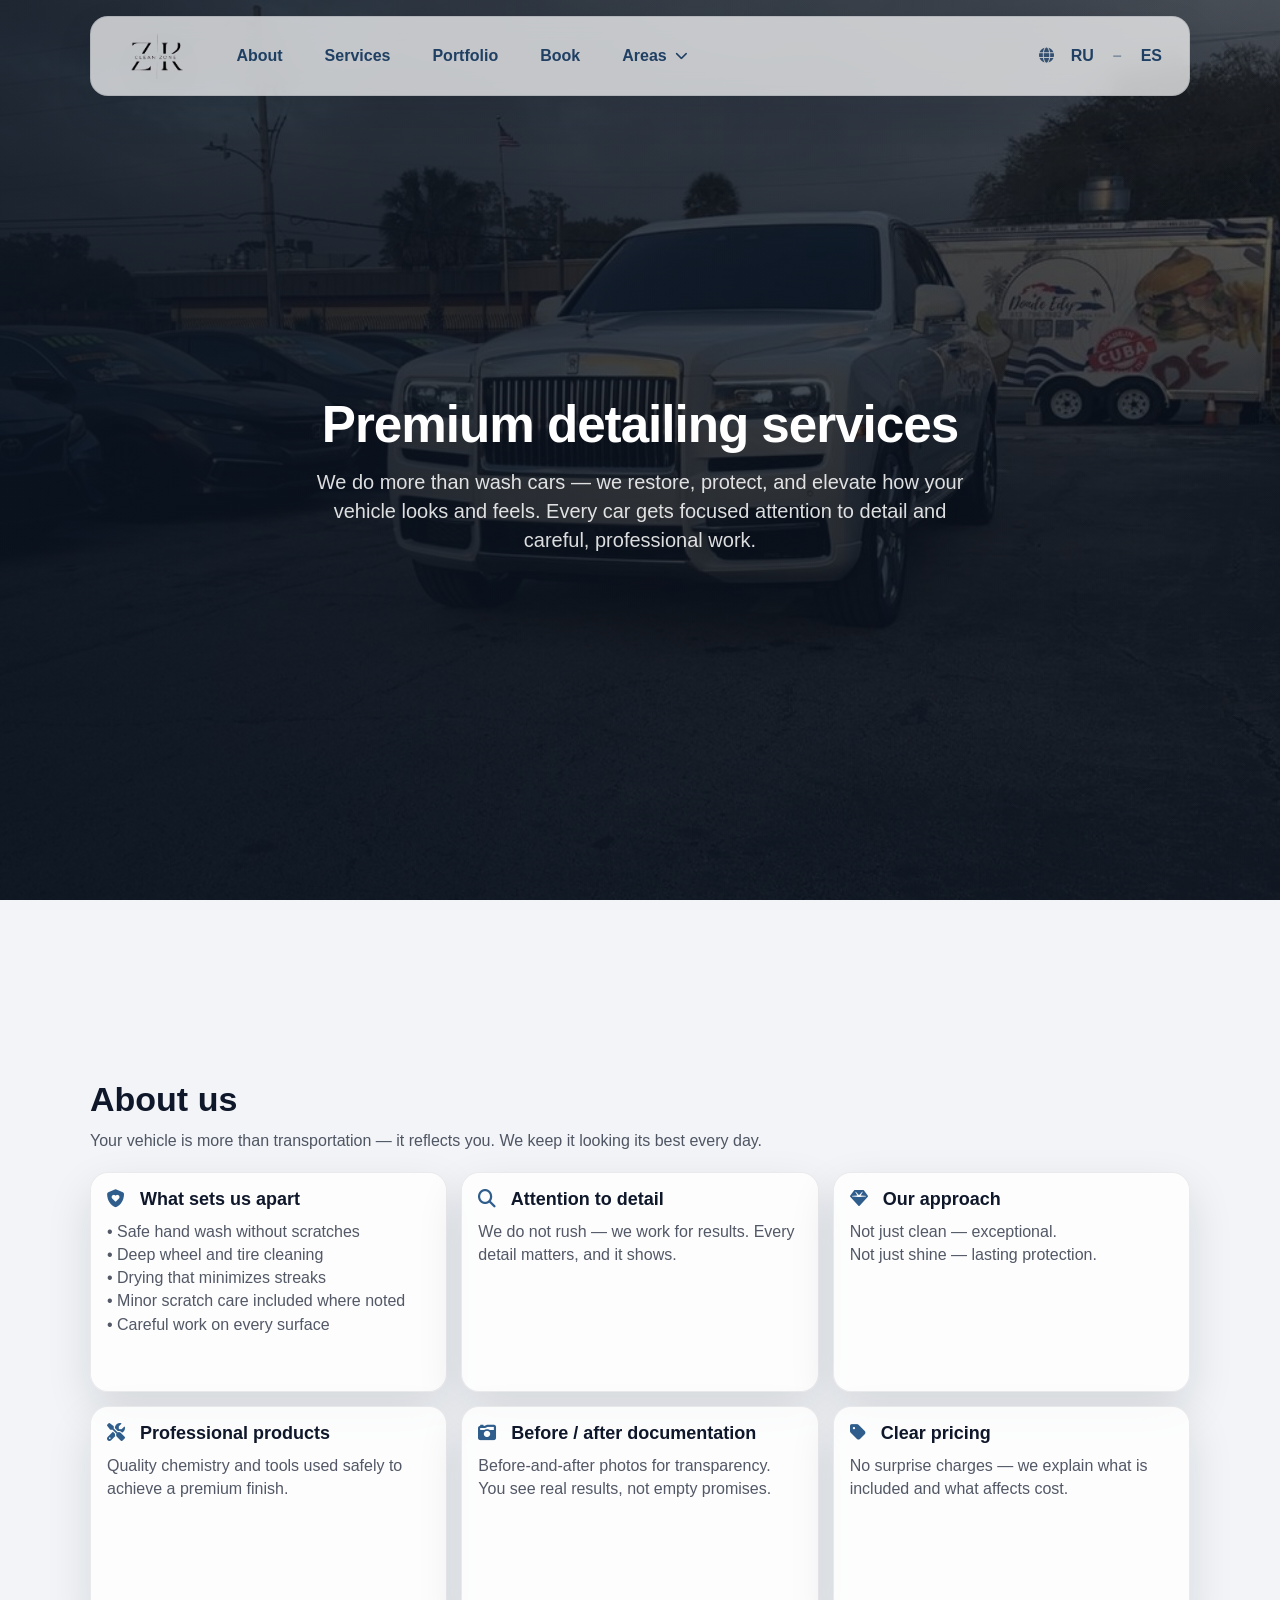
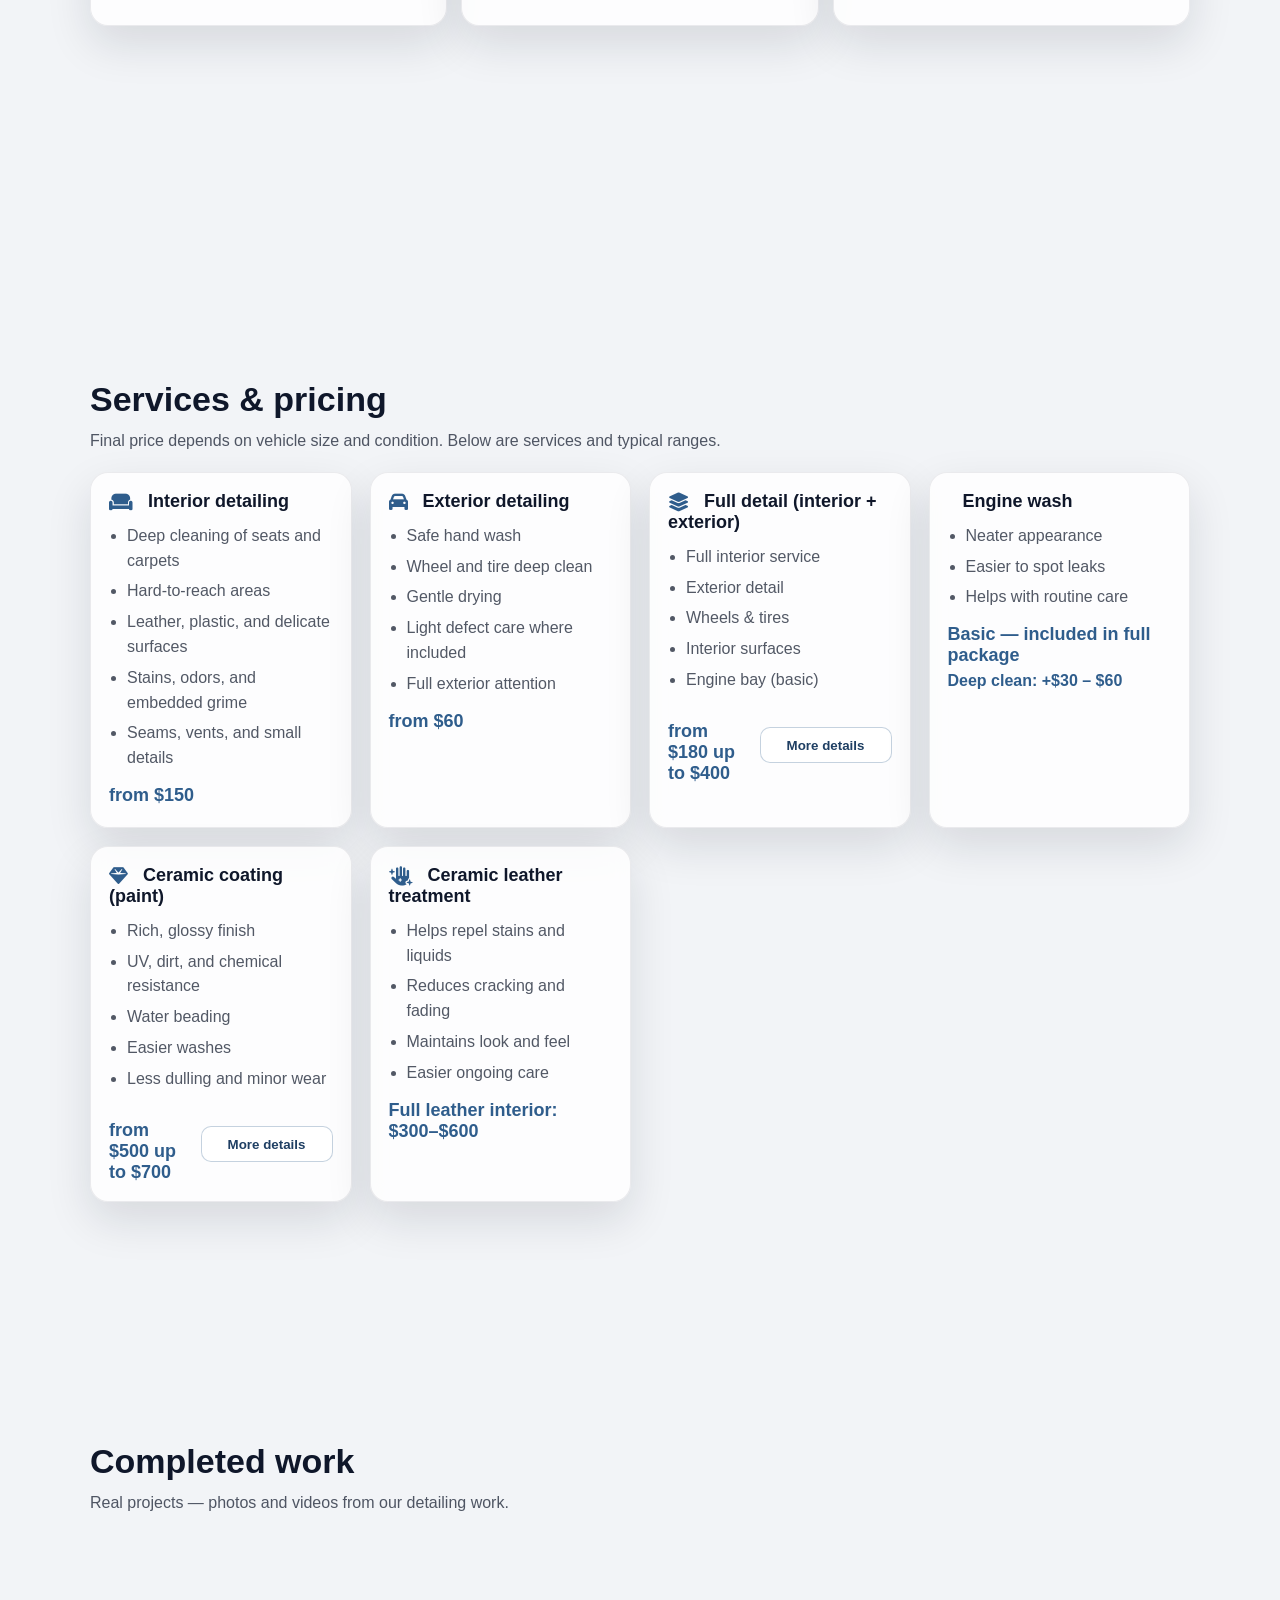
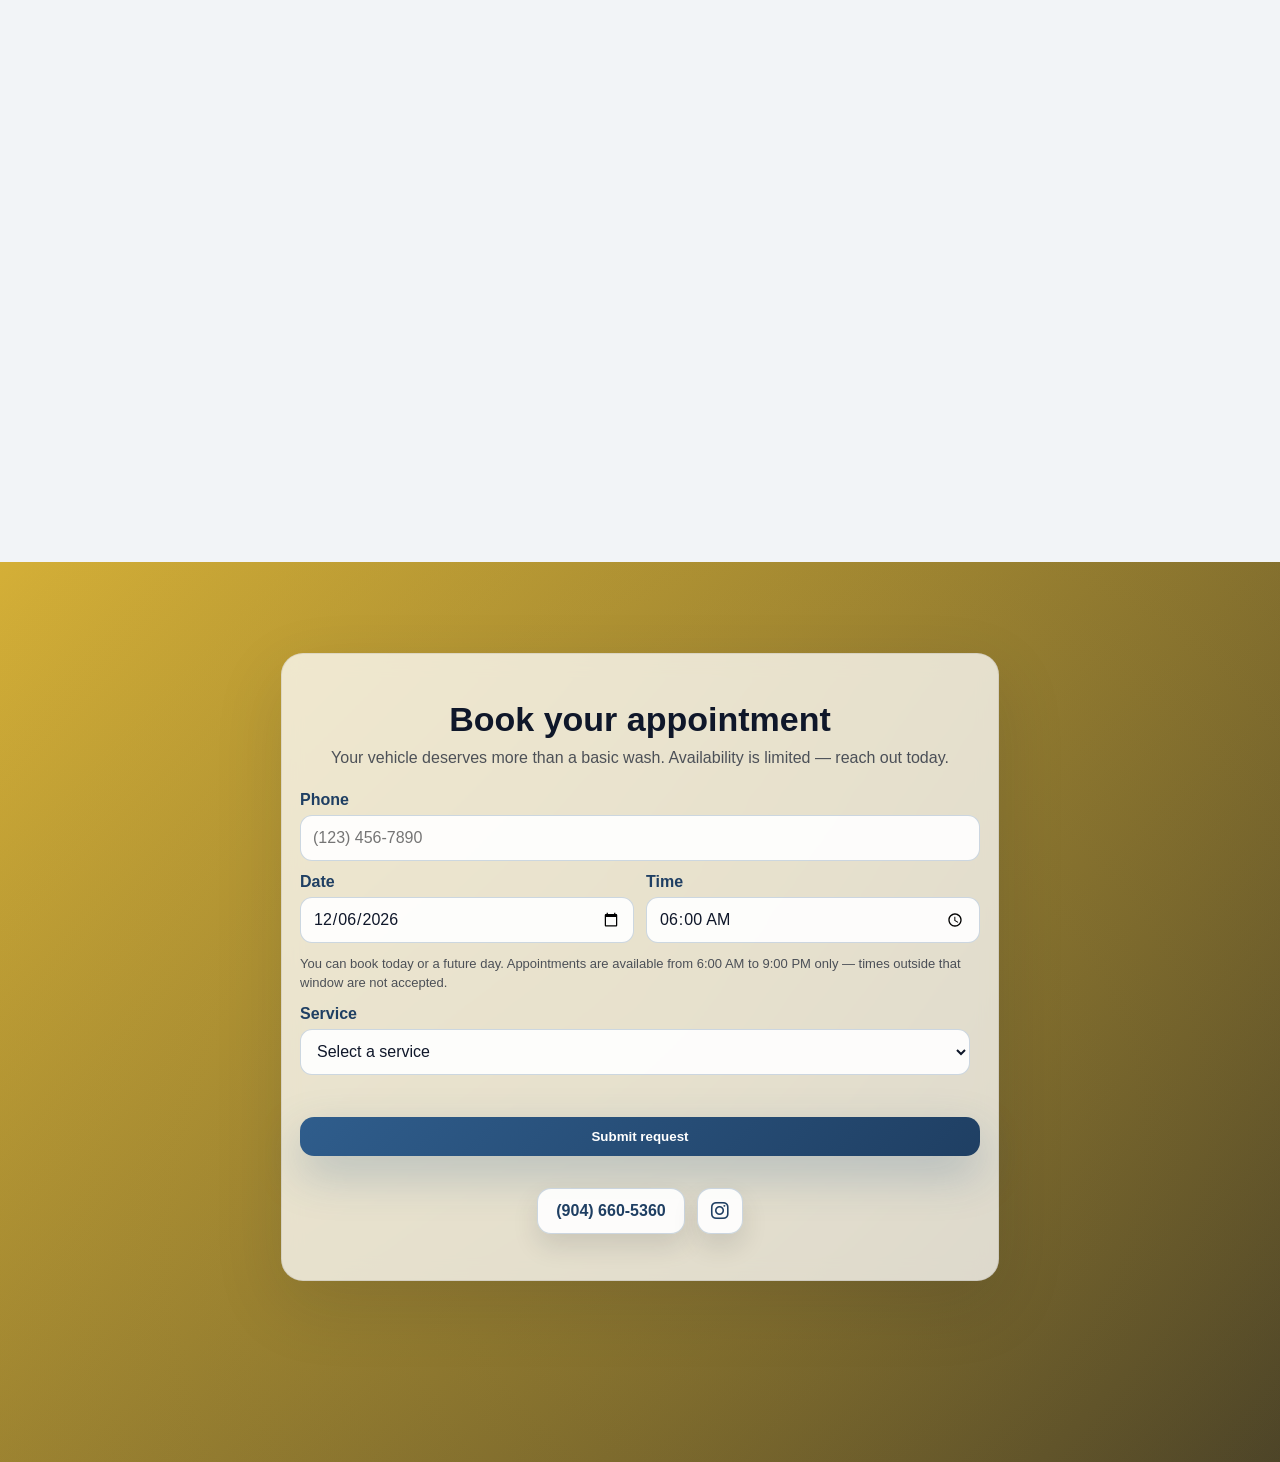
==== index.html @ 9395e8c3 "v1.1" ====
<!DOCTYPE html>
<html lang="en">
<head>
  <meta charset="UTF-8">
  <meta name="viewport" content="width=device-width, initial-scale=1.0">
  <title>Premium Detailing — Clean Zone</title>
  <meta name="theme-color" media="(prefers-color-scheme: light)" content="#1f3f63">
  <meta name="theme-color" media="(prefers-color-scheme: dark)" content="#0b1220">
  <link rel="stylesheet" href="https://cdnjs.cloudflare.com/ajax/libs/font-awesome/6.5.1/css/all.min.css">
  <link rel="stylesheet" href="./style.css">
  <script src="./scripts.js" type="module" defer></script>
</head>
<body>
  <header class="header">
    <div class="nav" role="navigation" aria-label="Main menu">
      <a class="brand" href="#" aria-label="Clean Zone">
        <img class="brand-logo" src="./img/logo.png" alt="Clean Zone">
      </a>
      <div class="nav-menu" id="siteMenu">
        <a class="nav-link" href="#about">About</a>
        <a class="nav-link" href="#prices">Services</a>
        <a class="nav-link" href="#works">Portfolio</a>
        <a class="nav-link" href="#contact">Book</a>
        <div class="nav-item">
          <button type="button" class="nav-btn" aria-haspopup="true" aria-expanded="false">
            Areas
            <i class="fa-solid fa-chevron-down"></i>
          </button>
          <div class="dropdown" role="region" aria-label="Service areas">
            <p class="dropdown-title">Areas we serve</p>
            <p class="dropdown-note">Jacksonville, FL and surrounding communities — mobile service</p>
            <ul class="dropdown-list">
              <li>Ponte Vedra Beach</li>
              <li>Nocatee</li>
              <li>Jacksonville Beach</li>
              <li>Neptune Beach</li>
              <li>Atlantic Beach</li>
              <li>Mandarin</li>
              <li>San Marco</li>
              <li>Baymeadows</li>
              <li>Southside</li>
              <li>Arlington</li>
              <li>Riverside</li>
              <li>Avondale</li>
              <li>Ortega</li>
              <li>Murray Hill</li>
              <li>Downtown Jacksonville</li>
              <li>Springfield</li>
              <li>Northside</li>
              <li>Oceanway</li>
              <li>Yulee</li>
              <li>Fernandina Beach</li>
              <li>Green Cove Springs</li>
              <li>Orange Park</li>
              <li>Fleming Island</li>
              <li>Palm Valley</li>
            </ul>
          </div>
        </div>
      </div>
      <div class="lang-switch-group nav-spacer" role="group" aria-label="Language">
        <i class="fa-solid fa-globe lang-globe" aria-hidden="true"></i>
        <a class="nav-link lang-switch" href="./index-ru.html" lang="ru">RU</a>
        <span class="lang-sep" aria-hidden="true">–</span>
        <a class="nav-link lang-switch" href="./index-es.html" lang="es">ES</a>
      </div>
      <button type="button" class="menu-toggle" aria-label="Open menu" aria-controls="siteMenu" aria-expanded="false">
        <span></span>
        <span></span>
        <span></span>
      </button>
    </div>
  </header>

  <section class="hero">
    <div class="hero-overlay"></div>
    <div class="hero-content">
      <h1>Premium detailing services</h1>
      <p>
        We do more than wash cars — we restore, protect, and elevate how your vehicle looks and feels.
        Every car gets focused attention to detail and careful, professional work.
      </p>
    </div>
  </section>

  <section id="about" class="section section-alt">
    <div class="container">
      <h2>About us</h2>
      <p class="lead">
        Your vehicle is more than transportation — it reflects you.
        We keep it looking its best every day.
      </p>
      <div class="features">
        <div class="feature">
          <h3><i class="fa-solid fa-shield-heart"></i> What sets us apart</h3>
          <p>
            • Safe hand wash without scratches<br>
            • Deep wheel and tire cleaning<br>
            • Drying that minimizes streaks<br>
            • Minor scratch care included where noted<br>
            • Careful work on every surface
          </p>
        </div>
        <div class="feature">
          <h3><i class="fa-solid fa-magnifying-glass"></i> Attention to detail</h3>
          <p>We do not rush — we work for results. Every detail matters, and it shows.</p>
        </div>
        <div class="feature">
          <h3><i class="fa-solid fa-gem"></i> Our approach</h3>
          <p>
            Not just clean — exceptional.<br>
            Not just shine — lasting protection.
          </p>
        </div>
        <div class="feature">
          <h3><i class="fa-solid fa-screwdriver-wrench"></i> Professional products</h3>
          <p>Quality chemistry and tools used safely to achieve a premium finish.</p>
        </div>
        <div class="feature">
          <h3><i class="fa-solid fa-camera-retro"></i> Before / after documentation</h3>
          <p>
            Before-and-after photos for transparency. You see real results, not empty promises.
          </p>
        </div>
        <div class="feature">
          <h3><i class="fa-solid fa-tag"></i> Clear pricing</h3>
          <p>No surprise charges — we explain what is included and what affects cost.</p>
        </div>
      </div>
    </div>
  </section>

  <section id="prices" class="section">
    <div class="container prices-head">
      <h2>Services &amp; pricing</h2>
      <p class="lead">
        Final price depends on vehicle size and condition. Below are services and typical ranges.
      </p>
    </div>
    <div class="cards">
      <div class="card">
        <h3><i class="fa-solid fa-couch"></i> Interior detailing</h3>
        <ul class="card-list">
          <li>Deep cleaning of seats and carpets</li>
          <li>Hard-to-reach areas</li>
          <li>Leather, plastic, and delicate surfaces</li>
          <li>Stains, odors, and embedded grime</li>
          <li>Seams, vents, and small details</li>
        </ul>
        <div class="price">from $150</div>
      </div>
      <div class="card">
        <h3><i class="fa-solid fa-car"></i> Exterior detailing</h3>
        <ul class="card-list">
          <li>Safe hand wash</li>
          <li>Wheel and tire deep clean</li>
          <li>Gentle drying</li>
          <li>Light defect care where included</li>
          <li>Full exterior attention</li>
        </ul>
        <div class="price">from $60</div>
      </div>
      <div class="card">
        <h3><i class="fa-solid fa-layer-group"></i> Full detail (interior + exterior)</h3>
        <ul class="card-list">
          <li>Full interior service</li>
          <li>Exterior detail</li>
          <li>Wheels &amp; tires</li>
          <li>Interior surfaces</li>
          <li>Engine bay (basic)</li>
        </ul>
        <div class="price-head">
          <div class="price price-main-neutral">from $180 up to $400</div>
          <button type="button" class="price-more-btn" aria-expanded="false" aria-controls="price-full-detail">More details</button>
        </div>
        <div class="price-details" id="price-full-detail" hidden>
          <div class="price-sub">Sedan: $180 – $220</div>
          <div class="price-sub">SUV (5 seats): $200 – $250</div>
          <div class="price-sub">Van (7 seats): $200 – $280</div>
          <div class="price-sub">Pickup (2 doors): $210 – $250</div>
          <div class="price-sub">Pickup (4 doors): $230 – $280</div>
          <div class="price-sub">Large truck: $300 – $400</div>
        </div>
      </div>
      <div class="card">
        <h3><i class="fa-solid fa-engine"></i> Engine wash</h3>
        <ul class="card-list">
          <li>Neater appearance</li>
          <li>Easier to spot leaks</li>
          <li>Helps with routine care</li>
        </ul>
        <div class="price">Basic — included in full package</div>
        <div class="price-sub">Deep clean: +$30 – $60</div>
      </div>
      <div class="card">
        <h3><i class="fa-solid fa-gem"></i> Ceramic coating (paint)</h3>
        <ul class="card-list">
          <li>Rich, glossy finish</li>
          <li>UV, dirt, and chemical resistance</li>
          <li>Water beading</li>
          <li>Easier washes</li>
          <li>Less dulling and minor wear</li>
        </ul>
        <div class="price-head">
          <div class="price price-main-neutral">from $500 up to $700</div>
          <button type="button" class="price-more-btn" aria-expanded="false" aria-controls="price-ceramic-paint">More details</button>
        </div>
        <div class="price-details" id="price-ceramic-paint" hidden>
          <div class="price-sub">Sedan: $500 – $650</div>
          <div class="price-sub">SUV: $600 – $650</div>
          <div class="price-sub">Large pickup: $650 – $700</div>
        </div>
      </div>
      <div class="card">
        <h3><i class="fa-solid fa-hand-sparkles"></i> Ceramic leather treatment</h3>
        <ul class="card-list">
          <li>Helps repel stains and liquids</li>
          <li>Reduces cracking and fading</li>
          <li>Maintains look and feel</li>
          <li>Easier ongoing care</li>
        </ul>
        <div class="price">Full leather interior: $300–$600</div>
      </div>
    </div>
  </section>

  <section id="works" class="section works-section">
    <div class="container">
      <h2>Completed work</h2>
      <p class="lead">Real projects — photos and videos from our detailing work.</p>
      <div class="works-grid"></div>
    </div>
  </section>

  <section id="contact" class="cta">
    <div class="cta-inner">
      <h2>Book your appointment</h2>
      <p>Your vehicle deserves more than a basic wash. Availability is limited — reach out today.</p>
      <form class="contact-form" action="#" method="post">
        <label class="form-field">
          <span>Phone</span>
          <input type="tel" name="phone" placeholder="(123) 456-7890" autocomplete="tel-national" inputmode="numeric" maxlength="14" pattern="^\(\d{3}\) \d{3}-\d{4}$" required>
        </label>
        <div class="form-row">
          <label class="form-field">
            <span>Date</span>
            <input type="date" name="date" required>
          </label>
          <label class="form-field">
            <span>Time</span>
            <input type="time" name="time" min="06:00" max="21:00" required>
          </label>
        </div>
        <p class="form-hint">You can book today or a future day. Appointments are available from 6:00 AM to 9:00 PM only — times outside that window are not accepted.</p>
        <div class="service-group">
          <label class="form-field service-main-field">
            <span>Service</span>
            <div class="service-main-row">
              <select name="service" class="service-main-select" required>
                <option value="" disabled selected>Select a service</option>
                <option value="interior-detailing">Interior detailing</option>
                <option value="exterior-detailing">Exterior detailing</option>
                <option value="full-detailing">Full detail (interior + exterior)</option>
                <option value="engine-wash">Engine wash</option>
                <option value="body-ceramic">Ceramic coating (paint)</option>
                <option value="leather-ceramic">Ceramic leather treatment</option>
              </select>
              <button type="button" class="add-service-btn" aria-label="Add another service">
                <i class="fa-solid fa-plus"></i>
              </button>
            </div>
          </label>
          <div class="extra-services"></div>
        </div>
        <button type="submit">Submit request</button>
      </form>
      <div class="contact-links">
        <a class="contact-link" href="tel:+19046605360">(904) 660-5360</a>
        <!-- <a class="contact-link" href="https://maps.app.goo.gl/UYf6R72QFhXnnw2x5" target="_blank" rel="noopener noreferrer" aria-label="Google Maps reviews">
          <i class="fa-brands fa-google"></i>
          Google reviews
        </a> -->
        <a class="contact-link social-link" href="https://www.instagram.com/_clean_zone_01?igsh=d2FtZWR1azd1cXVj&utm_source=qr" target="_blank" rel="noopener noreferrer" aria-label="Instagram">
          <i class="fa-brands fa-instagram"></i>
        </a>
      </div>
    </div>
  </section>

  <div class="work-modal" id="workModal" aria-hidden="true" role="dialog" aria-label="Project gallery">
    <button type="button" class="work-modal-close" aria-label="Close">
      <i class="fa-solid fa-xmark"></i>
    </button>
    <button type="button" class="work-modal-nav prev" aria-label="Previous">
      <i class="fa-solid fa-chevron-left"></i>
    </button>
    <div class="work-modal-content"></div>
    <button type="button" class="work-modal-nav next" aria-label="Next">
      <i class="fa-solid fa-chevron-right"></i>
    </button>
  </div>
</body>
</html>
---- style.css ----
﻿:root {
  --header-offset: 90px;

  color-scheme: light dark;
  --header-offset: 100px;

  --bg: #f2f4f7;
  --text: #0f172a;
  --muted: rgba(15, 23, 42, 0.72);

  --surface: rgba(255, 255, 255, 0.82);
  --surface-strong: rgba(255, 255, 255, 0.92);
  --surface-glass: rgba(255, 255, 255, 0.72);

  --blue-accent: #2f5d8c;
  --blue-accent-2: #1f3f63;

  --border: rgba(15, 23, 42, 0.10);
  --shadow-1: rgba(15, 23, 42, 0.12);
  --shadow-2: rgba(15, 23, 42, 0.18);

  --page-gradient-1: rgba(47, 93, 140, 0.18);
  --page-gradient-2: rgba(47, 93, 140, 0.12);

  --hero-overlay-a: rgba(11, 20, 33, 0.75);
  --hero-overlay-b: rgba(11, 20, 33, 0.35);
  --hero-overlay-c: rgba(11, 20, 33, 0.62);
  --hero-text: rgba(255, 255, 255, 0.86);
}

* {
  box-sizing: border-box;
}

html,
body {
  height: 100%;
}

body.no-scroll {
  overflow: hidden;
}



html {
  scroll-behavior: smooth;
  scroll-padding-top: var(--header-offset);
  scrollbar-width: thin;
  scrollbar-color: rgba(47, 93, 140, 0.65) rgba(15, 23, 42, 0.10);
}

::-webkit-scrollbar {
  width: 10px;
}

::-webkit-scrollbar-track {
  background: rgba(15, 23, 42, 0.10);
}

::-webkit-scrollbar-thumb {
  background: linear-gradient(180deg, rgba(47, 93, 140, 0.85), rgba(31, 63, 99, 0.85));
  border-radius: 999px;
  border: 2px solid transparent;
  background-clip: padding-box;
}

::-webkit-scrollbar-thumb:hover {
  background: linear-gradient(180deg, rgba(47, 93, 140, 0.95), rgba(31, 63, 99, 0.95));
}

body {
  margin: 0;
  font-family: "Segoe UI", Arial, sans-serif;
  color: var(--text);
  background: var(--bg);
}

/* Чтобы якорные переходы попадали в начало секции (ниже фикс. хедера) */
section[id] {
  scroll-margin-top: var(--header-offset);
}

.header {
  transition: height 0.4s ease, border-radius 0.4s ease;
  position: fixed;
  top: 16px;
  left: 50%;
  transform: translateX(-50%);
  z-index: 50;
  width: min(1100px, calc(100% - 24px));

  background: var(--surface-glass);
  border: 1px solid var(--border);
  backdrop-filter: blur(12px);

  padding: 10px 14px;
  border-radius: 18px;

  box-shadow: 0 16px 36px var(--shadow-1);
}

.header .nav {
  flex-wrap: nowrap;
}

.nav {
  display: flex;
  gap: 12px;
  align-items: center;
  justify-content: flex-start;
  flex-wrap: wrap;
}

.nav-menu {
  display: inline-flex;
  align-items: center;
  gap: 12px;
  flex-wrap: wrap;
  transition: opacity 0.28s ease, transform 0.35s cubic-bezier(0.22, 1, 0.36, 1), visibility 0s linear 0.35s;
}

.nav-link {
  display: inline-flex;
  align-items: center;
  gap: 8px;
  padding: 10px 14px;
  border-radius: 14px;
  text-decoration: none;
  font-weight: 800;
  color: var(--blue-accent-2);
  background: transparent;
  border: 1px solid transparent;
  transition: transform 0.15s ease, box-shadow 0.15s ease, border-color 0.15s ease;
}

.nav-spacer {
  margin-left: auto;
}

.lang-switch i {
  font-size: 0.95em;
}

.lang-switch-group {
  margin-left: auto;
  display: inline-flex;
  align-items: center;
  gap: 2px;
  flex-wrap: wrap;
}

.lang-switch-group .lang-switch {
  padding: 10px 12px;
}

.menu-toggle {
  display: none;
  width: 46px;
  height: 46px;
  border-radius: 14px;
  border: 1px solid rgba(47, 93, 140, 0.28);
  background: var(--surface-strong);
  color: var(--blue-accent-2);
  cursor: pointer;
  padding: 0;
  margin-left: 8px;
  align-items: center;
  justify-content: center;
  flex-direction: column;
  gap: 6px;
}

.menu-toggle span {
  width: 22px;
  height: 2px;
  border-radius: 999px;
  background: currentColor;
  transform-origin: center;
  transition: transform 0.5s ease, opacity 0.5s ease;
}

.header.mobile-nav-open .menu-toggle span:nth-child(1) {
  transform: translateY(8px) rotate(45deg);
}

.header.mobile-nav-open .menu-toggle span:nth-child(2) {
  opacity: 0;
}

.header.mobile-nav-open .menu-toggle span:nth-child(3) {
  transform: translateY(-8px) rotate(-45deg);
}

.lang-sep {
  color: var(--blue-accent-2);
  font-weight: 800;
  opacity: 0.42;
  user-select: none;
  padding: 0 4px;
  line-height: 1;
}

.lang-globe {
  font-size: 0.95em;
  color: var(--blue-accent-2);
  opacity: 0.88;
  margin-right: 2px;
}

.nav-link:hover {
  transform: translateY(-1px);
  border-color: rgba(47, 93, 140, 0.28);
  box-shadow: 0 12px 26px var(--shadow-1);
}

.nav-link:focus-visible {
  outline: 3px solid rgba(47, 93, 140, 0.35);
  outline-offset: 2px;
}

.brand {
  display: inline-flex;
  align-items: center;
  gap: 10px;
  padding: 6px 10px;
  border-radius: 14px;
  text-decoration: none;
  color: inherit;
}

.brand:focus-visible {
  outline: 3px solid rgba(47, 93, 140, 0.35);
  outline-offset: 2px;
}

.brand-logo {
  height: 46px;
  width: auto;
  display: block;
  object-fit: contain;
  filter: drop-shadow(0 10px 18px rgba(0, 0, 0, 0.12));
}

.nav-item {
  position: relative;
}

.nav-btn {
  display: inline-flex;
  align-items: center;
  gap: 8px;
  background: transparent;
  border: 1px solid transparent;
  padding: 10px 14px;
  border-radius: 14px;
  font-family: inherit;
  font-size: inherit;
  cursor: pointer;
  font-weight: 800;
  color: var(--blue-accent-2);

  transition: transform 0.15s ease, box-shadow 0.15s ease, border-color 0.15s ease;
}

.nav-btn:hover {
  transform: translateY(-1px);
  border-color: rgba(47, 93, 140, 0.28);
  box-shadow: 0 12px 26px var(--shadow-1);
}

.nav-btn:focus-visible {
  outline: 3px solid rgba(47, 93, 140, 0.35);
  outline-offset: 2px;
}

.dropdown {
  position: absolute;
  top: calc(100% + 10px);
  left: 0;
  width: min(380px, calc(100vw - 48px));
  max-height: min(72vh, 420px);
  padding: 14px 14px 12px;
  display: flex;
  flex-direction: column;

  background: rgba(255, 255, 255, 0.98);
  border: 1px solid rgba(15, 23, 42, 0.08);
  border-radius: 16px;
  box-shadow: 0 18px 45px var(--shadow-2);

  opacity: 0;
  transform: translateY(-8px);
  pointer-events: none;

  transition: opacity 0.18s ease, transform 0.18s ease;
}

.dropdown-title {
  margin: 0 0 6px;
  font-size: 15px;
  font-weight: 800;
  color: var(--blue-accent-2);
  letter-spacing: -0.01em;
}

.dropdown-note {
  margin: 0 0 10px;
  font-size: 13px;
  color: var(--muted);
  line-height: 1.45;
}

.dropdown-list {
  list-style: none;
  margin: 0;
  padding: 4px 0 0;
  overflow-y: auto;
  flex: 1;
  scrollbar-width: thin;
  scrollbar-color: rgba(47, 93, 140, 0.4) rgba(15, 23, 42, 0.06);
}

.dropdown-list::-webkit-scrollbar {
  width: 8px;
}

.dropdown-list::-webkit-scrollbar-thumb {
  background: rgba(47, 93, 140, 0.35);
  border-radius: 999px;
}

.dropdown-list li {
  position: relative;
  padding: 9px 12px 9px 28px;
  font-size: 14px;
  font-weight: 600;
  color: var(--text);
  border-radius: 12px;
  transition: background 0.15s ease, color 0.15s ease;
}

.dropdown-list li::before {
  content: "";
  position: absolute;
  left: 12px;
  top: 50%;
  transform: translateY(-50%);
  width: 6px;
  height: 6px;
  border-radius: 50%;
  background: var(--blue-accent);
  opacity: 0.65;
}

.dropdown-list li:hover {
  background: rgba(47, 93, 140, 0.08);
  color: var(--blue-accent-2);
}

.form-hint {
  margin: -4px 0 0;
  font-size: 13px;
  line-height: 1.45;
  color: var(--muted);
}

.nav-item.open .dropdown {
  opacity: 1;
  transform: translateY(0);
  pointer-events: auto;
}

.nav-btn i {
  font-size: 0.8em;
  transition: transform 0.25s ease;
}

.nav-item.open .nav-btn i {
  transform: rotate(180deg);
}

.hero {
  position: relative;
  min-height: 100svh;
  height: 100vh;

  overflow: hidden;
  display: flex;
  align-items: center;
  justify-content: center;

  padding: 120px 20px 70px;

  background:
    linear-gradient(90deg, rgba(11, 20, 33, 0.12), rgba(11, 20, 33, 0.12)),
    url("./img/header bg.jpg") center center / cover no-repeat;
}

.hero-media {
  position: absolute;
  inset: 0;
  width: 100%;
  height: 100%;

  object-fit: cover;

  z-index: 0;
  opacity: 0.30;
  filter: saturate(1.1) contrast(1.05);
}

.hero-overlay {
  position: absolute;
  inset: 0;
  z-index: 1;

  background:
    linear-gradient(90deg, var(--hero-overlay-a), var(--hero-overlay-b)),
    linear-gradient(180deg, var(--hero-overlay-b), var(--hero-overlay-c));
}

.hero-content {
  position: relative;
  z-index: 2;

  max-width: 980px;
  text-align: center;
}

.hero-content h1 {
  margin: 0 0 14px;
  color: #ffffff;
  font-size: clamp(28px, 4vw, 52px);
  letter-spacing: -0.02em;
}

.hero-content p {
  margin: 0 auto;
  max-width: 680px;
  color: var(--hero-text);
  font-size: clamp(15px, 2vw, 20px);
  line-height: 1.45;
}

.container {
  max-width: 1100px;
  margin: 0 auto;
}

.section .container+.cards {
  max-width: 1100px;
  margin: 18px auto 0;
}

.section .container {
  margin-top: 80px;

}

.prices-head {
  max-width: 1100px;
  width: 100%;
}

.section h2 {
  margin: 0 0 10px;
  font-size: clamp(22px, 3vw, 34px);
}

.lead {
  margin: 0;
  color: var(--muted);
  line-height: 1.55;
  max-width: 820px;
}

.section-alt {
  padding-top: 40px;
}

.features {
  margin-top: 18px;
  display: grid;
  grid-template-columns: repeat(3, minmax(0, 1fr));
  gap: 14px;
  align-items: stretch;
}

.feature {
  background: var(--surface);
  border: 1px solid rgba(15, 23, 42, 0.08);
  border-radius: 18px;
  padding: 16px;
  min-height: 220px;
  display: flex;
  flex-direction: column;
  box-shadow: 0 18px 45px var(--shadow-1);
  transition: transform 0.2s ease, box-shadow 0.2s ease, border-color 0.2s ease;
}

.feature:hover {
  transform: translateY(-4px);
  border-color: rgba(47, 93, 140, 0.28);
  box-shadow: 0 24px 60px var(--shadow-2);
}

.feature h3 {
  margin: 0 0 10px;
  font-size: 18px;
}

.feature h3 i {
  margin-right: 10px;
  color: var(--blue-accent);
}

.feature p {
  margin: 0;
  color: var(--muted);
  line-height: 1.45;
}

.price-grid {
  margin-top: 18px;
  display: grid;
  grid-template-columns: repeat(auto-fit, minmax(240px, 1fr));
  gap: 18px;
}

.price-card {
  background: var(--surface);
  border: 1px solid rgba(15, 23, 42, 0.08);
  border-radius: 18px;
  padding: 18px;
  box-shadow: 0 18px 45px rgba(15, 23, 42, 0.08);
}

.price-card__title {
  font-weight: 900;
  font-size: 18px;
  margin-bottom: 8px;
}

.price-card__title i {
  margin-right: 10px;
  color: var(--blue-accent);
}

.price-card__value {
  font-weight: 900;
  font-size: 22px;
  color: var(--blue-accent-2);
  margin-bottom: 10px;
}

.price-card__list {
  margin: 0;
  padding-left: 18px;
  color: var(--muted);
  line-height: 1.55;
}

.price-card__list li {
  margin: 6px 0;
}

/* Fullscreen секции + центрирование контента, если его мало */
.section {
  min-height: 100dvh;
  padding: 100px 20px 60px;
  display: block;
  flex-direction: column;
  justify-content: center;
}

/* Единый фон для всех секций (кроме хедера) */
.section,
.cta {
  background: var(--bg);
}

.cta {
  min-height: 100svh;
  display: flex;
  align-items: center;
  justify-content: center;
  padding: 110px 20px;
}

#contact.cta {
  background: linear-gradient(135deg, #d4af37, #1a1c22, #000000, #d4af37);
  background-size: 400% 400%;
  animation: contactGradientShift 10s ease-in-out infinite;
  position: relative;
  overflow: hidden;
}

/* Основная анимация градиента */
@keyframes contactGradientShift {
  0% {
    background-position: 0% 50%;
  }

  25% {
    background-position: 50% 100%;
  }

  50% {
    background-position: 100% 50%;
  }

  75% {
    background-position: 50% 0%;
  }

  100% {
    background-position: 0% 50%;
  }
}

/* Дополнительный "блик" сверху */
#contact.cta::before {
  content: "";
  position: absolute;
  top: -50%;
  left: -50%;
  width: 200%;
  height: 200%;
  background: radial-gradient(circle, rgba(212, 175, 55, 0.2) 0%, transparent 60%);
  animation: glowMove 8s ease-in-out infinite;
}

/* Анимация свечения */
@keyframes glowMove {
  0% {
    transform: translate(0%, 0%);
  }

  50% {
    transform: translate(25%, 25%);
  }

  100% {
    transform: translate(0%, 0%);
  }
}

.cards {
  max-width: 1100px;
  margin: 0 auto;

  display: grid;
  grid-template-columns: repeat(auto-fit, minmax(240px, 1fr));
  gap: 18px;
  align-items: start;
}

.card {
  background: var(--surface);
  border: 1px solid rgba(15, 23, 42, 0.08);

  border-radius: 18px;
  padding: 18px;

  box-shadow: 0 18px 45px var(--shadow-1);
  backdrop-filter: blur(10px);

  transition: transform 0.2s ease, box-shadow 0.2s ease, border-color 0.2s ease;
  align-self: start;
}

.card:hover {
  transform: translateY(-4px);
  border-color: rgba(47, 93, 140, 0.28);
  box-shadow: 0 24px 60px var(--shadow-2);
}

.card h3 {
  margin: 0 0 10px;
  font-size: 18px;
}

.card h3 i {
  margin-right: 10px;
  color: var(--blue-accent);
  font-size: 1.05em;
  vertical-align: middle;
}

.card p {
  margin: 0;
  color: var(--muted);
  line-height: 1.45;
}

.card-list {
  margin: 12px 0 0;
  padding-left: 18px;
  color: var(--muted);
  line-height: 1.55;
}

.card-list li {
  margin: 6px 0;
}

.price-sub {
  margin-top: 6px;
  color: var(--blue-accent);
  font-weight: 900;
}

.price-sub+.price-sub {
  margin-top: 4px;
}

.price-head {
  margin-top: 14px;
  display: flex;
  align-items: center;
  justify-content: space-between;
  gap: 10px;
}

.price-main-neutral {
  color: var(--text);
}

.price-more-btn {
  min-height: 36px;
  min-width: 132px;
  padding: 8px 12px;
  border-radius: 10px;
  border: 1px solid rgba(47, 93, 140, 0.28);
  background: var(--surface-strong);
  color: var(--blue-accent-2);
  font-weight: 800;
  text-align: center;
  cursor: pointer;
}

.price-details[hidden] {
  display: none;
}

.price-details {
  margin-top: 10px;
  padding: 10px 12px;
  border-radius: 12px;
  border: 1px solid rgba(47, 93, 140, 0.16);
  background: rgba(47, 93, 140, 0.06);
}

.price-details .price-sub {
  color: var(--muted);
  font-weight: 700;
}

.price {
  margin-top: 14px;
  color: var(--blue-accent);
  font-weight: 900;
  font-size: 18px;
}

.cta {
  padding: 0 20px 90px;
}

.cta-inner {
  max-width: 1100px;
  margin: 0 auto;

  text-align: center;
  padding: 46px 18px;

  background: rgba(255, 255, 255, 0.76);
  border: 1px solid rgba(15, 23, 42, 0.08);
  border-radius: 22px;
  backdrop-filter: blur(10px);

  box-shadow: 0 24px 70px var(--shadow-1);
}

.cta h2 {
  margin: 0 0 10px;
  font-size: clamp(22px, 3vw, 34px);
}

.cta p {
  margin: 0;
  color: var(--muted);
}

.contact-links {
  margin-top: 20px;
  display: inline-flex;
  gap: 12px;
  align-items: center;
}

.contact-link {
  display: inline-flex;
  align-items: center;
  justify-content: center;
  min-height: 46px;
  padding: 10px 18px;
  border-radius: 14px;
  text-decoration: none;
  font-weight: 900;
  color: var(--blue-accent-2);
  background: var(--surface-strong);
  border: 1px solid rgba(47, 93, 140, 0.24);
  box-shadow: 0 12px 26px var(--shadow-1);
}

.social-link {
  width: 46px;
  padding: 0;
  font-size: 20px;
}

@media (prefers-color-scheme: dark) {
  :root {
    /* Dark palette: gold/yellow + black/gray */
    --bg: #07090d;
    --text: #e8e8e8;
    --muted: rgba(232, 232, 232, 0.74);

    --surface: rgba(18, 18, 20, 0.78);
    --surface-strong: rgba(22, 22, 24, 0.88);
    --surface-glass: rgba(16, 16, 18, 0.70);

    --blue-accent: #d4af37;
    /* gold */
    --blue-accent-2: #f0c64a;
    /* warm yellow */

    --border: rgba(232, 232, 232, 0.10);
    --shadow-1: rgba(255, 255, 255, 0.09);
    --shadow-2: rgba(255, 255, 255, 0.14);

    --page-gradient-1: rgba(212, 175, 55, 0.16);
    --page-gradient-2: rgba(240, 198, 74, 0.10);

    --hero-overlay-a: rgba(0, 0, 0, 0.70);
    --hero-overlay-b: rgba(0, 0, 0, 0.35);
    --hero-overlay-c: rgba(0, 0, 0, 0.72);
    --hero-text: rgba(255, 255, 255, 0.88);
  }

  .nav-btn {
    color: rgba(232, 232, 232, 0.92);
  }

  .nav-link {
    color: rgba(232, 232, 232, 0.92);
  }

  .lang-sep {
    color: rgba(232, 232, 232, 0.92);
    opacity: 0.38;
  }

  .lang-globe {
    color: rgba(232, 232, 232, 0.92);
  }

  .dropdown {
    background: rgba(16, 16, 18, 0.96);
    border-color: rgba(232, 232, 232, 0.10);
  }

  .dropdown-title {
    color: rgba(232, 232, 232, 0.96);
  }

  .dropdown-note {
    color: rgba(232, 232, 232, 0.68);
  }

  .dropdown-list li {
    color: rgba(232, 232, 232, 0.92);
  }

  .dropdown-list li:hover {
    background: rgba(212, 175, 55, 0.12);
    color: #f0c64a;
  }

  .dropdown-list li::before {
    background: #d4af37;
  }

  .brand {
    background: #ffffff;
    border-radius: 12px;
    box-shadow: 0 5px 12px rgba(255, 255, 255, 0.11);
  }

  .brand-logo {
    filter: none;
  }

  .header,
  .nav-link:hover,
  .nav-btn:hover,
  .dropdown,
  .feature,
  .feature:hover,
  .quote,
  .card,
  .card:hover,
  .cta-inner,
  .contact-link {
    box-shadow: 0 5px 13px rgba(255, 255, 255, 0.10);
  }

  html {
    scrollbar-color: rgba(255, 255, 255, 0.45) rgba(255, 255, 255, 0.08);
  }

  ::-webkit-scrollbar-track {
    background: rgba(255, 255, 255, 0.08);
  }

  ::-webkit-scrollbar-thumb {
    background: linear-gradient(180deg, rgba(255, 255, 255, 0.42), rgba(255, 255, 255, 0.30));
  }

  ::-webkit-scrollbar-thumb:hover {
    background: linear-gradient(180deg, rgba(255, 255, 255, 0.56), rgba(255, 255, 255, 0.40));
  }

  .card {
    border-color: rgba(232, 232, 232, 0.10);
  }

  .cta-inner {
    background: rgba(16, 16, 18, 0.74);
    border-color: rgba(232, 232, 232, 0.10);
  }
}

.dropdown-overlay {
  position: fixed;
  inset: 0;
  background: rgba(7, 9, 13, 0.65);
  backdrop-filter: blur(3px);

  opacity: 0;
  pointer-events: none;

  transition: opacity 0.3s ease;
  z-index: 2147483644;
}

.dropdown-overlay.active {
  opacity: 1;
  pointer-events: auto;
}

.cta button {
  margin-top: 20px;
  padding: 12px 32px;

  border-radius: 14px;
  border: none;

  background: linear-gradient(135deg, var(--blue-accent), var(--blue-accent-2));
  color: #ffffff;

  cursor: pointer;
  font-weight: 900;

  box-shadow: 0 18px 45px rgba(47, 93, 140, 0.28);

  transition: transform 0.15s ease, filter 0.15s ease;
}

.works-section .container {
  width: 100%;
}

.works-grid {
  margin-top: 20px;
  display: flex;
  flex-wrap: nowrap;
  gap: 18px;
  overflow-x: auto;
  overflow-y: hidden;
  padding: 2px 2px 12px;
  scroll-snap-type: x proximity;
  -webkit-overflow-scrolling: touch;
}

.work-card {
  flex: 0 0 min(360px, calc(100vw - 64px));
  scroll-snap-align: start;
  background: var(--surface);
  border: 1px solid rgba(15, 23, 42, 0.08);
  border-radius: 18px;
  box-shadow: 0 18px 45px var(--shadow-1);
  overflow: hidden;
}

.work-media {
  aspect-ratio: 16 / 9;
  cursor: zoom-in;
  overflow: hidden;
}

.work-media img {
  width: 100%;
  height: 100%;
  object-fit: cover;
  object-position: center;
  display: block;
  background: rgba(15, 23, 42, 0.06);
}

.work-info {
  padding: 16px;
  display: grid;
  grid-template-columns: 1fr auto;
  grid-template-areas:
    "title button"
    "service service";
  align-items: start;
  gap: 10px 12px;
}

.work-info h3 {
  grid-area: title;
  margin: 0 0 6px;
  font-size: 20px;
}

.work-info p {
  grid-area: service;
  margin: 0;
  color: var(--muted);
}

.work-open-btn {
  grid-area: button;
  align-self: start;
  justify-self: end;
  width: 46px;
  height: 46px;
  border-radius: 14px;
  border: 1px solid rgba(47, 93, 140, 0.28);
  background: var(--surface-strong);
  color: var(--blue-accent-2);
  font-size: 20px;
  cursor: pointer;
  box-shadow: 0 10px 22px var(--shadow-1);
  transition: transform 0.15s ease, box-shadow 0.15s ease;
}

.work-open-btn:hover {
  transform: translateY(-2px);
  box-shadow: 0 16px 28px var(--shadow-2);
}

.work-open-btn:focus-visible {
  outline: 3px solid rgba(47, 93, 140, 0.35);
  outline-offset: 2px;
}

.work-modal {
  position: fixed;
  inset: 0;
  background: rgba(7, 9, 13, 0.84);
  backdrop-filter: blur(6px);
  display: none;
  align-items: center;
  justify-content: center;
  z-index: 999;
  padding: 24px;
}

.work-modal.open {
  display: flex;
}

.work-modal-content {
  max-width: min(1000px, calc(100vw - 130px));
  max-height: min(82vh, 780px);
  width: 100%;
  display: flex;
}

.work-modal-content img,
.work-modal-content video {
  margin: auto;
  width: auto;
  max-width: 100%;
  height: auto;
  max-height: min(82vh, 780px);
  object-fit: contain;
  object-position: center;
  border-radius: 18px;
  border: 1px solid rgba(255, 255, 255, 0.18);
  box-shadow: 0 20px 60px rgba(0, 0, 0, 0.45);
  background: #0e1117;
}

.work-modal-close,
.work-modal-nav {
  position: absolute;
  width: 46px;
  height: 46px;
  border-radius: 14px;
  border: 1px solid rgba(255, 255, 255, 0.24);
  background: rgba(255, 255, 255, 0.14);
  color: #ffffff;
  font-size: 18px;
  cursor: pointer;
}

.work-modal-close {
  top: 20px;
  right: 20px;
}

.work-modal-nav.prev {
  left: 20px;
}

.work-modal-nav.next {
  right: 20px;
}

.cta button:hover {
  transform: translateY(-2px);
  filter: brightness(1.05);
}

.cta button:focus-visible {
  outline: 3px solid rgba(47, 93, 140, 0.35);
  outline-offset: 3px;
}

.contact-form {
  max-width: 680px;
  margin: 24px auto 0;
  display: grid;
  gap: 12px;
  text-align: left;
}

.form-row {
  display: grid;
  grid-template-columns: repeat(2, minmax(0, 1fr));
  gap: 12px;
}

.service-group {
  display: grid;
  gap: 10px;
}

.service-main-row {
  display: grid;
  grid-template-columns: 1fr auto;
  gap: 10px;
  align-items: end;
}

.add-service-btn {
  min-height: 46px;
  min-width: 46px;
  border-radius: 12px;
  border: 1px solid rgba(47, 93, 140, 0.24);
  background: var(--surface-strong);
  color: var(--blue-accent-2);
  font-size: 18px;
  cursor: pointer;
  display: none;
}

.add-service-btn.visible {
  display: inline-flex;
  align-items: center;
  justify-content: center;
}

.add-service-btn:disabled {
  opacity: 0.45;
  cursor: not-allowed;
}

.extra-services {
  display: grid;
  gap: 10px;
}

.form-field {
  display: grid;
  gap: 6px;
}

.form-field span {
  font-weight: 700;
  color: var(--blue-accent-2);
}

.form-field input,
.form-field select {
  min-height: 46px;
  width: 100%;
  border-radius: 12px;
  border: 1px solid rgba(47, 93, 140, 0.24);
  background: var(--surface-strong);
  color: var(--text);
  padding: 10px 12px;
  font: inherit;
}

.form-field input:focus-visible,
.form-field select:focus-visible {
  outline: 3px solid rgba(47, 93, 140, 0.35);
  outline-offset: 2px;
}

.form-status {
  margin: 4px 0 0;
  font-weight: 700;
  color: var(--muted);
}

.form-status.success {
  color: #0f7a3f;
}

.form-status.error {
  color: #c0352b;
}

@media (max-width: 720px) {
  .price-head {
    flex-direction: column;
    align-items: stretch;
  }

  .price-more-btn {
    width: 100%;
    min-height: 44px;
    font-size: 15px;
  }

  .works-grid {
    scroll-snap-type: x mandatory;
  }

  .work-card {
    flex-basis: min(320px, calc(100vw - 44px));
  }

  .header {
    top: 12px;
  }

  .dropdown {
    left: 0;
    right: auto;
    width: min(320px, calc(100vw - 32px));
  }

  .brand-logo {
    height: 42px;
  }

  .section-alt {
    padding-top: 74px;
  }

  .features {
    grid-template-columns: 1fr;
  }

  html {
    scroll-padding-top: var(--header-offset);
  }

  .section {
    padding: 96px 20px;
  }

  .cta {
    padding: 96px 20px;
  }

  .contact-links {
    flex-wrap: wrap;
    justify-content: center;
  }

  .form-row {
    grid-template-columns: 1fr;
  }

  .service-main-row {
    grid-template-columns: 1fr auto;
  }

  .work-modal-content {
    max-width: calc(100vw - 24px);
  }

  .work-modal-nav {
    bottom: 20px;
    top: auto;
  }

  .work-modal-nav.prev {
    left: calc(50% - 58px);
  }

  .work-modal-nav.next {
    right: calc(50% - 58px);
  }
}

@media (max-width: 799px) {
  .nav-menu {
    position: absolute;
    left: 50%;
    top: 50%;
    transform: translate(-50%, -46%);
    display: flex;
    flex-direction: column;
    gap: 10px;
    width: min(360px, calc(100% - 40px));
    align-items: center;
    justify-content: center;
    opacity: 0;
    visibility: hidden;
    pointer-events: none;
    transition: opacity 0.28s ease, transform 0.35s cubic-bezier(0.22, 1, 0.36, 1), visibility 0s linear 0.35s;
  }

  .header {
    left: 12px;
    right: 12px;
    transform: none;
    width: auto;
    z-index: 2147483646;
  }

  .header.mobile-nav-open {
    top: 12px;
    left: 12px;
    right: 12px;
    transform: none;
    width: auto;
    height: calc(100dvh - 24px);
    border-radius: 18px;
    display: flex;
    flex-direction: column;
    justify-content: flex-start;
    background: var(--surface-strong);
  }

  .menu-toggle {
    display: inline-flex;
    z-index: 2147483647;
  }

  .nav {
    flex-wrap: nowrap;
  }

  .header.mobile-nav-open .nav {
    position: relative;
    min-height: 100%;
    align-items: flex-start;
  }

  .header::after {
    display: none;
  }

  .header.mobile-nav-open .nav-menu {
    transform: translate(-50%, -50%);
    opacity: 1;
    visibility: visible;
    pointer-events: auto;
    transition-delay: 0s;
  }

  .header.mobile-nav-open .nav-menu .nav-link,
  .header.mobile-nav-open .nav-menu .nav-btn {
    width: 100%;
    max-width: 360px;
    margin: 0 auto;
    justify-content: center;
    min-height: 50px;
    font-size: 17px;
  }

  .header.mobile-nav-open .nav-menu .nav-item {
    width: 100%;
    max-width: 360px;
    margin: 0 auto;
  }

  .nav-menu .nav-item {
    order: 1;
  }

  .nav-menu .nav-link[href="#about"] {
    order: 2;
  }

  .nav-menu .nav-link[href="#prices"] {
    order: 3;
  }

  .nav-menu .nav-link[href="#works"] {
    order: 4;
  }

  .nav-menu .nav-link[href="#contact"] {
    order: 5;
  }

  .nav-menu .dropdown {
    position: static;
    width: 100%;
    max-height: 0;
    margin-top: 0;
    padding: 0 14px;
    border-radius: 14px;
    overflow: hidden;
    opacity: 1;
    transform: none;
    pointer-events: none;
    transition: max-height 0.3s ease, padding 0.3s ease;
  }

  .nav-menu .nav-item.open .dropdown {
    max-height: 200px;
    padding: 12px 14px;
    pointer-events: auto;
  }

  .lang-switch-group {
    margin-left: auto;
    margin-right: 0;
    z-index: 2147483642;
  }

  .brand {
    z-index: 2147483642;
  }
}

@media (prefers-reduced-motion: reduce) {

  .nav-btn,
  .dropdown,
  .card,
  .contact-link,
  .work-open-btn {
    transition: none !important;
  }
}

@media (prefers-color-scheme: dark) {
  .contact-form button[type="submit"] {
    color: #000000;
  }
}

video {
  width: 500px;
  height: 400px;
}
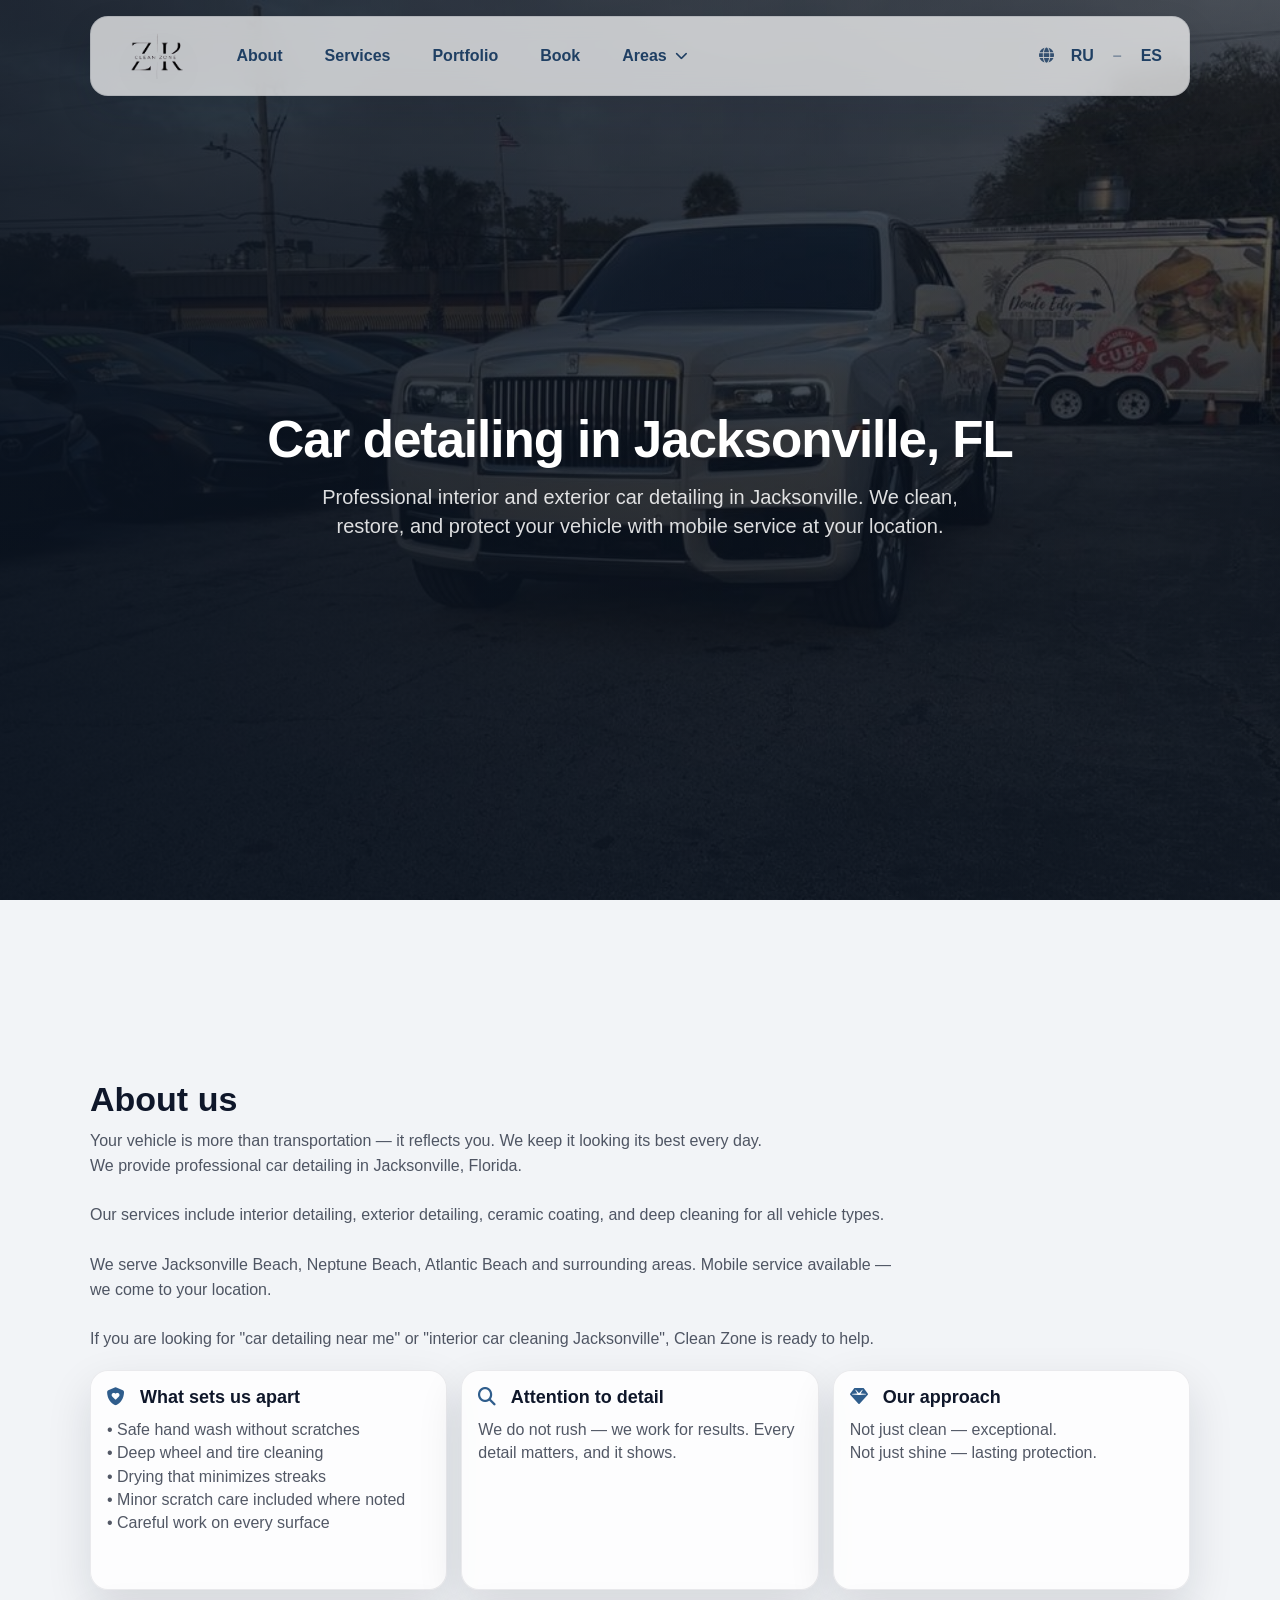
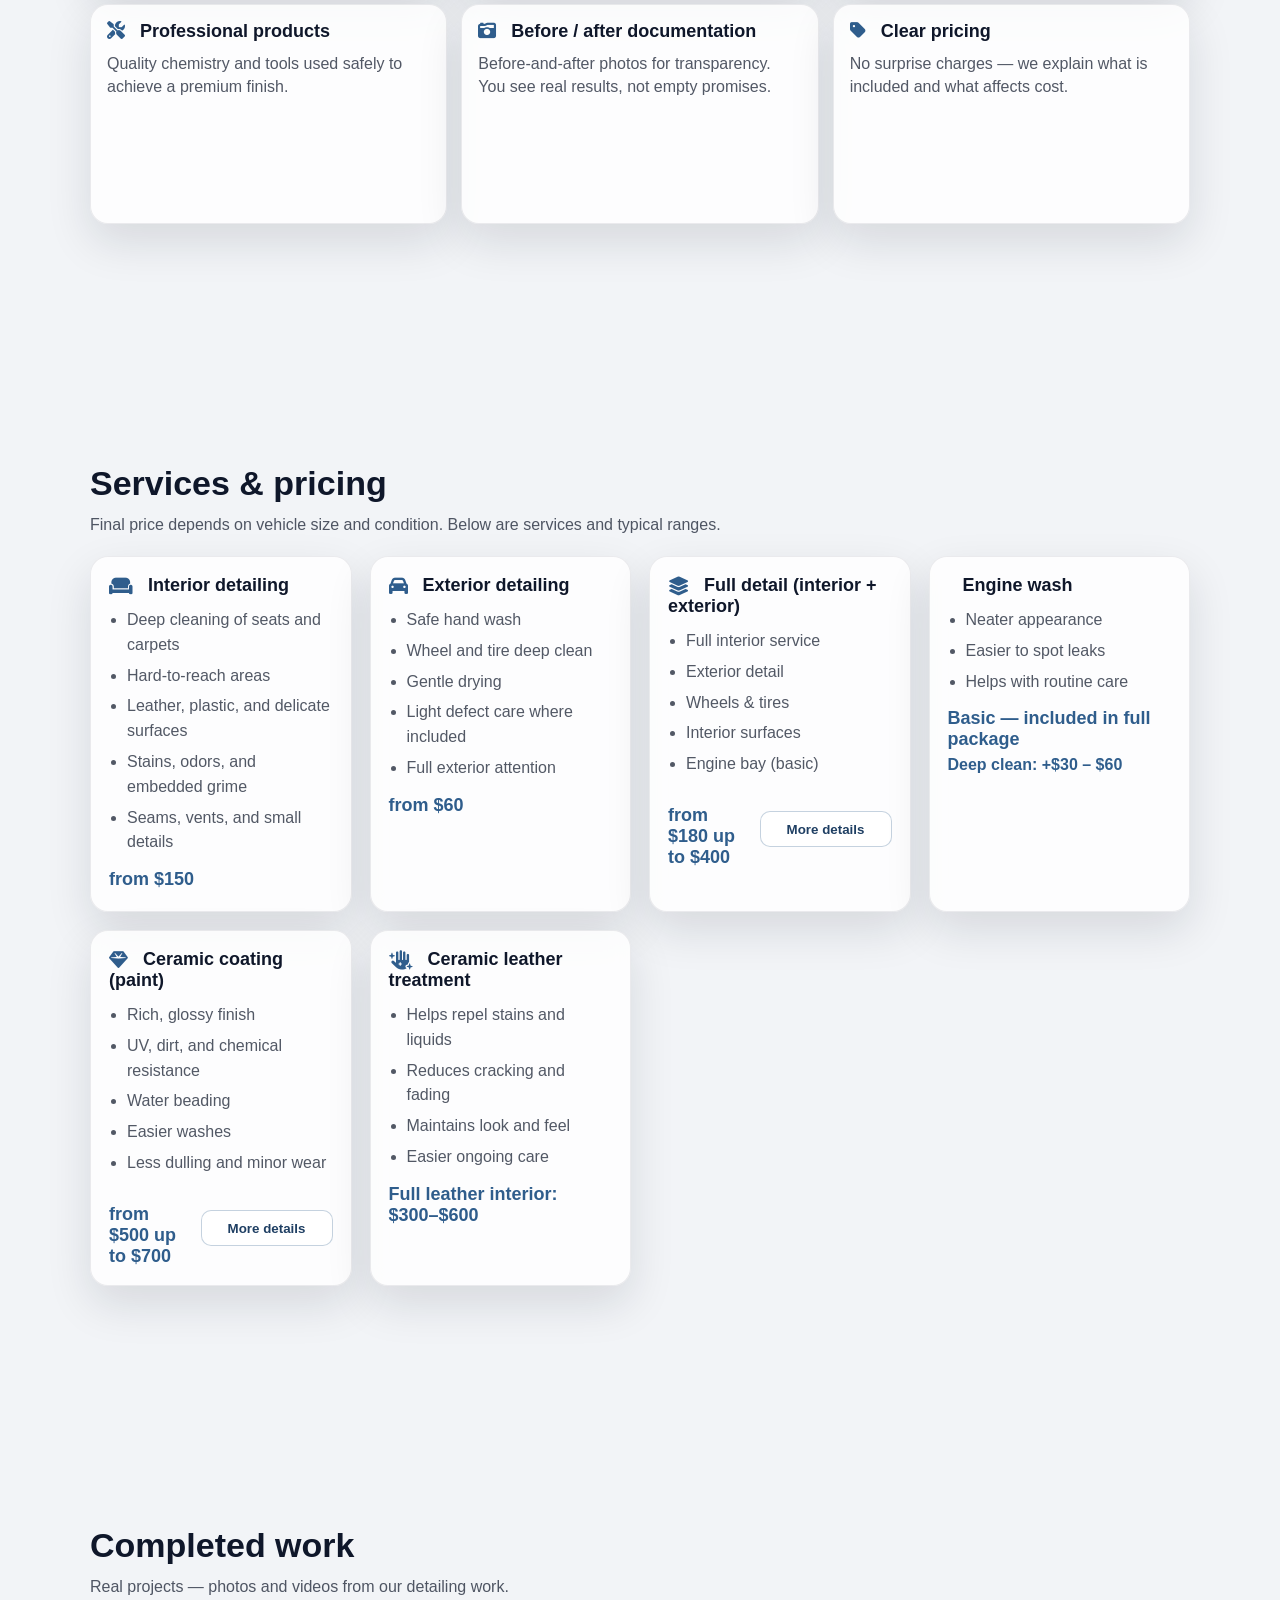
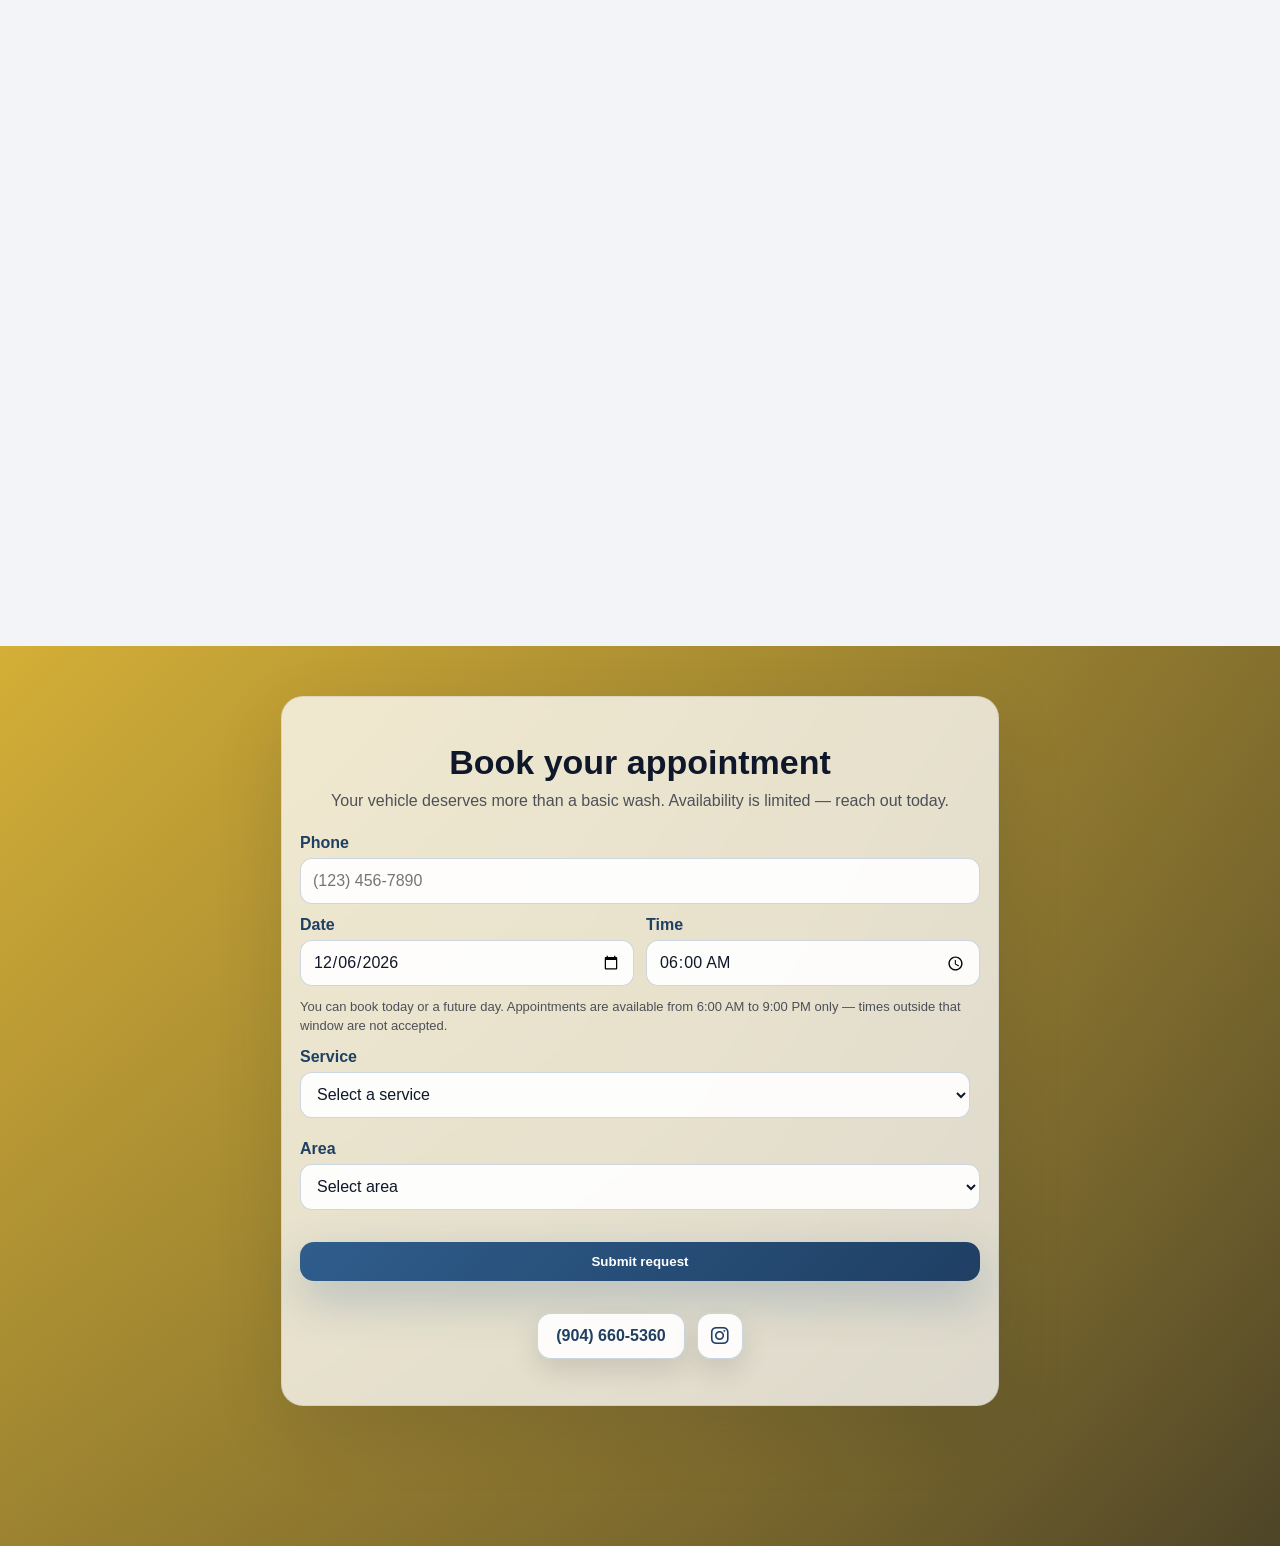
==== commit 94afd863: "v1.1" ====
--- a/index.html
+++ b/index.html
@@ -1,20 +1,25 @@
 <!DOCTYPE html>
 <html lang="en">
+
 <head>
   <meta charset="UTF-8">
   <meta name="viewport" content="width=device-width, initial-scale=1.0">
-  <title>Premium Detailing — Clean Zone</title>
+  <title>Car Detailing in Jacksonville FL | Interior & Exterior Cleaning | Clean Zone</title>
+
+  <meta name="description"
+    content="Professional car detailing in Jacksonville FL. Interior cleaning, exterior wash, ceramic coating. Mobile service. Book today.">
   <meta name="theme-color" media="(prefers-color-scheme: light)" content="#1f3f63">
   <meta name="theme-color" media="(prefers-color-scheme: dark)" content="#0b1220">
   <link rel="stylesheet" href="https://cdnjs.cloudflare.com/ajax/libs/font-awesome/6.5.1/css/all.min.css">
   <link rel="stylesheet" href="./style.css">
   <script src="./scripts.js" type="module" defer></script>
 </head>
+
 <body>
   <header class="header">
     <div class="nav" role="navigation" aria-label="Main menu">
       <a class="brand" href="#" aria-label="Clean Zone">
-        <img class="brand-logo" src="./img/logo.png" alt="Clean Zone">
+        <img class="brand-logo" src="./img/logo.png" alt="Car detailing Jacksonville Clean Zone">
       </a>
       <div class="nav-menu" id="siteMenu">
         <a class="nav-link" href="#about">About</a>
@@ -75,11 +80,12 @@
   <section class="hero">
     <div class="hero-overlay"></div>
     <div class="hero-content">
-      <h1>Premium detailing services</h1>
+      <h1>Car detailing in Jacksonville, FL</h1>
       <p>
-        We do more than wash cars — we restore, protect, and elevate how your vehicle looks and feels.
-        Every car gets focused attention to detail and careful, professional work.
+        Professional interior and exterior car detailing in Jacksonville.
+        We clean, restore, and protect your vehicle with mobile service at your location.
       </p>
+
     </div>
   </section>
 
@@ -89,6 +95,18 @@
       <p class="lead">
         Your vehicle is more than transportation — it reflects you.
         We keep it looking its best every day.
+      </p>
+      <p class="lead">
+        We provide professional car detailing in Jacksonville, Florida.
+        <br><br>
+        Our services include interior detailing, exterior detailing, ceramic coating,
+        and deep cleaning for all vehicle types.
+        <br><br>
+        We serve Jacksonville Beach, Neptune Beach, Atlantic Beach and surrounding areas.
+        Mobile service available — we come to your location.
+        <br><br>
+        If you are looking for "car detailing near me" or "interior car cleaning Jacksonville",
+        Clean Zone is ready to help.
       </p>
       <div class="features">
         <div class="feature">
@@ -171,7 +189,8 @@
         </ul>
         <div class="price-head">
           <div class="price price-main-neutral">from $180 up to $400</div>
-          <button type="button" class="price-more-btn" aria-expanded="false" aria-controls="price-full-detail">More details</button>
+          <button type="button" class="price-more-btn" aria-expanded="false" aria-controls="price-full-detail">More
+            details</button>
         </div>
         <div class="price-details" id="price-full-detail" hidden>
           <div class="price-sub">Sedan: $180 – $220</div>
@@ -203,7 +222,8 @@
         </ul>
         <div class="price-head">
           <div class="price price-main-neutral">from $500 up to $700</div>
-          <button type="button" class="price-more-btn" aria-expanded="false" aria-controls="price-ceramic-paint">More details</button>
+          <button type="button" class="price-more-btn" aria-expanded="false" aria-controls="price-ceramic-paint">More
+            details</button>
         </div>
         <div class="price-details" id="price-ceramic-paint" hidden>
           <div class="price-sub">Sedan: $500 – $650</div>
@@ -239,7 +259,8 @@
       <form class="contact-form" action="#" method="post">
         <label class="form-field">
           <span>Phone</span>
-          <input type="tel" name="phone" placeholder="(123) 456-7890" autocomplete="tel-national" inputmode="numeric" maxlength="14" pattern="^\(\d{3}\) \d{3}-\d{4}$" required>
+          <input type="tel" name="phone" placeholder="(123) 456-7890" autocomplete="tel-national" inputmode="numeric"
+            maxlength="14" pattern="^\(\d{3}\) \d{3}-\d{4}$" required>
         </label>
         <div class="form-row">
           <label class="form-field">
@@ -251,13 +272,14 @@
             <input type="time" name="time" min="06:00" max="21:00" required>
           </label>
         </div>
-        <p class="form-hint">You can book today or a future day. Appointments are available from 6:00 AM to 9:00 PM only — times outside that window are not accepted.</p>
+        <p class="form-hint">You can book today or a future day. Appointments are available from 6:00 AM to 9:00 PM only
+          — times outside that window are not accepted.</p>
         <div class="service-group">
           <label class="form-field service-main-field">
             <span>Service</span>
             <div class="service-main-row">
               <select name="service" class="service-main-select" required>
-                <option value="" disabled selected>Select a service</option>
+                <option value="" class="h1-form">Select a service</option>
                 <option value="interior-detailing">Interior detailing</option>
                 <option value="exterior-detailing">Exterior detailing</option>
                 <option value="full-detailing">Full detail (interior + exterior)</option>
@@ -272,6 +294,43 @@
           </label>
           <div class="extra-services"></div>
         </div>
+        <label class="form-field service-main-field">
+          <span>Area</span>
+          <div class="area-main-row">
+            <select name="area" class="area-main-select" required>
+              <option class="h1-form">Select area</option>
+              <option>Ponte Vedra Beach</option>
+              <option>Nocatee</option>
+              <option>Jacksonville Beach</option>
+              <option>Neptune Beach</option>
+              <option>Atlantic Beach</option>
+              <option>Mandarin</option>
+              <option>San Marco</option>
+              <option>Baymeadows</option>
+              <option>Southside</option>
+              <option>Arlington</option>
+              <option>Riverside</option>
+              <option>Avondale</option>
+              <option>Ortega</option>
+              <option>Murray Hill</option>
+              <option>Downtown Jacksonville</option>
+              <option>Springfield</option>
+              <option>Northside</option>
+              <option>Yulee</option>
+              <option>Fernandina Beach</option>
+              <option>Fernandina Beach</option>
+              <option>Green Cove Springs</option>
+              <option>Orange Park</option>
+              <option>Fleming Island</option>
+              <option>Palm Valley</option>
+
+
+            </select>
+            <button type="button" class="add-service-btn" aria-label="Добавить дополнительную услугу">
+              <i class="fa-solid fa-plus"></i>
+            </button>
+          </div>
+        </label>
         <button type="submit">Submit request</button>
       </form>
       <div class="contact-links">
@@ -280,7 +339,9 @@
           <i class="fa-brands fa-google"></i>
           Google reviews
         </a> -->
-        <a class="contact-link social-link" href="https://www.instagram.com/_clean_zone_01?igsh=d2FtZWR1azd1cXVj&utm_source=qr" target="_blank" rel="noopener noreferrer" aria-label="Instagram">
+        <a class="contact-link social-link"
+          href="https://www.instagram.com/_clean_zone_01?igsh=d2FtZWR1azd1cXVj&utm_source=qr" target="_blank"
+          rel="noopener noreferrer" aria-label="Instagram">
           <i class="fa-brands fa-instagram"></i>
         </a>
       </div>
@@ -300,4 +361,5 @@
     </button>
   </div>
 </body>
-</html>
+
+</html>
--- a/style.css
+++ b/style.css
@@ -1020,6 +1020,15 @@
   background: rgba(15, 23, 42, 0.06);
 }
 
+.work-media video {
+  width: 100%;
+  height: 100%;
+  object-fit: cover;
+  object-position: center;
+  display: block;
+  background: rgba(15, 23, 42, 0.06);
+}
+
 .work-info {
   padding: 16px;
   display: grid;
@@ -1077,7 +1086,7 @@
   display: none;
   align-items: center;
   justify-content: center;
-  z-index: 999;
+  z-index: 99999999999;
   padding: 24px;
 }
 
@@ -1481,3 +1490,8 @@
 }
 
 
+.h1-form{
+  font-size: 20px;
+   font-weight: 700;
+   color: #e8e8e8;
+}
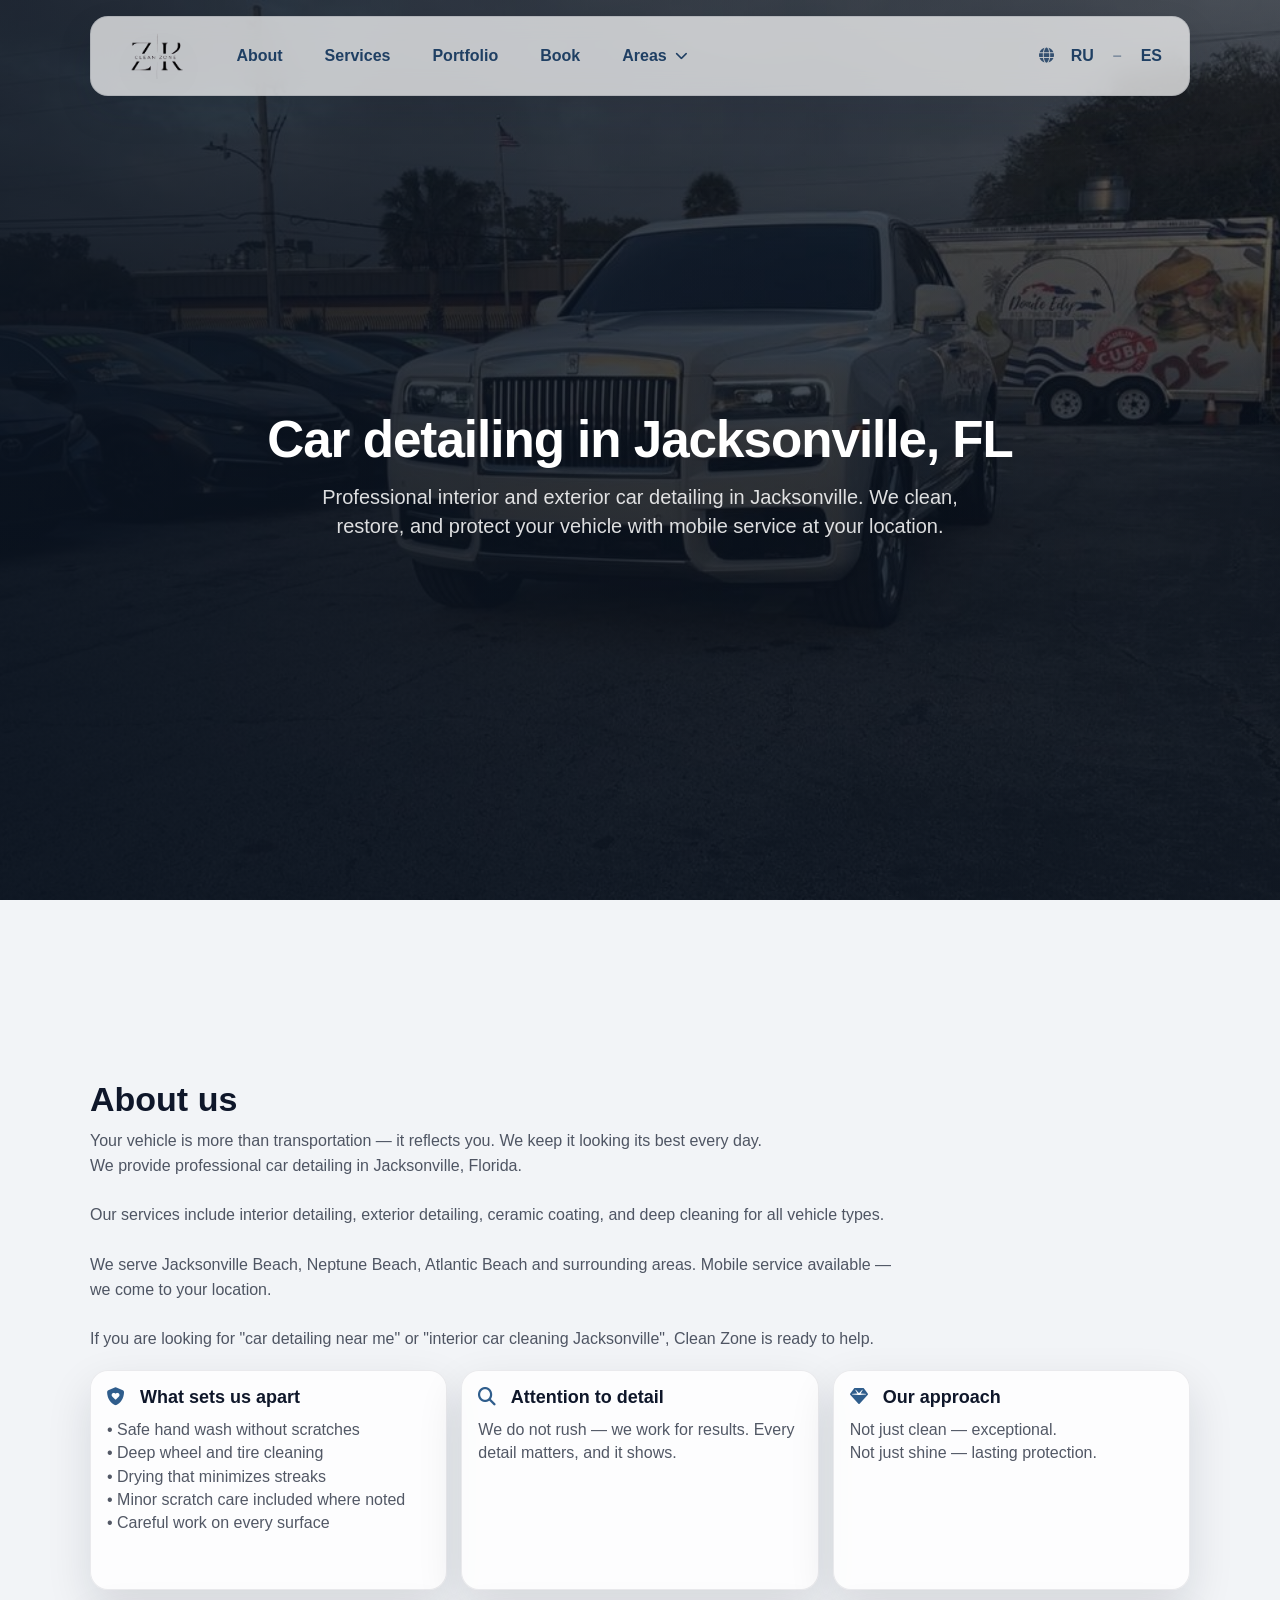
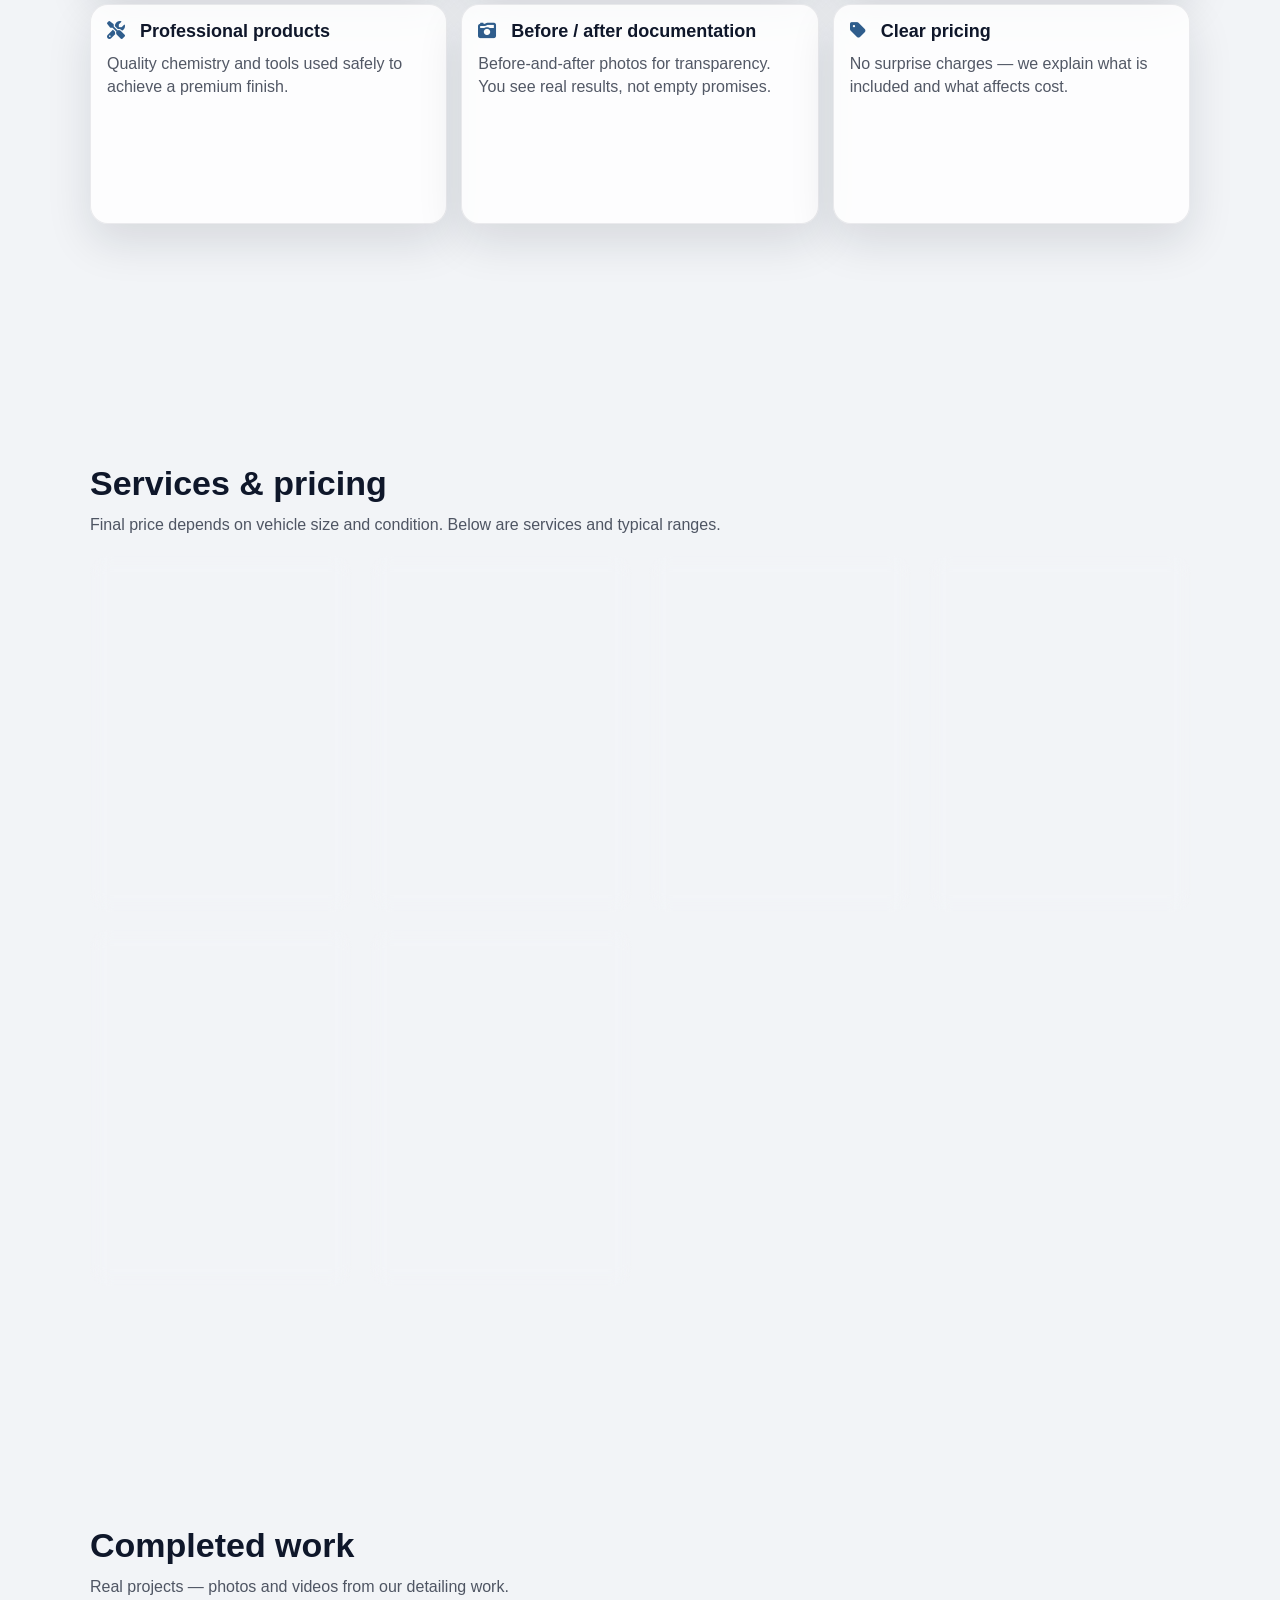
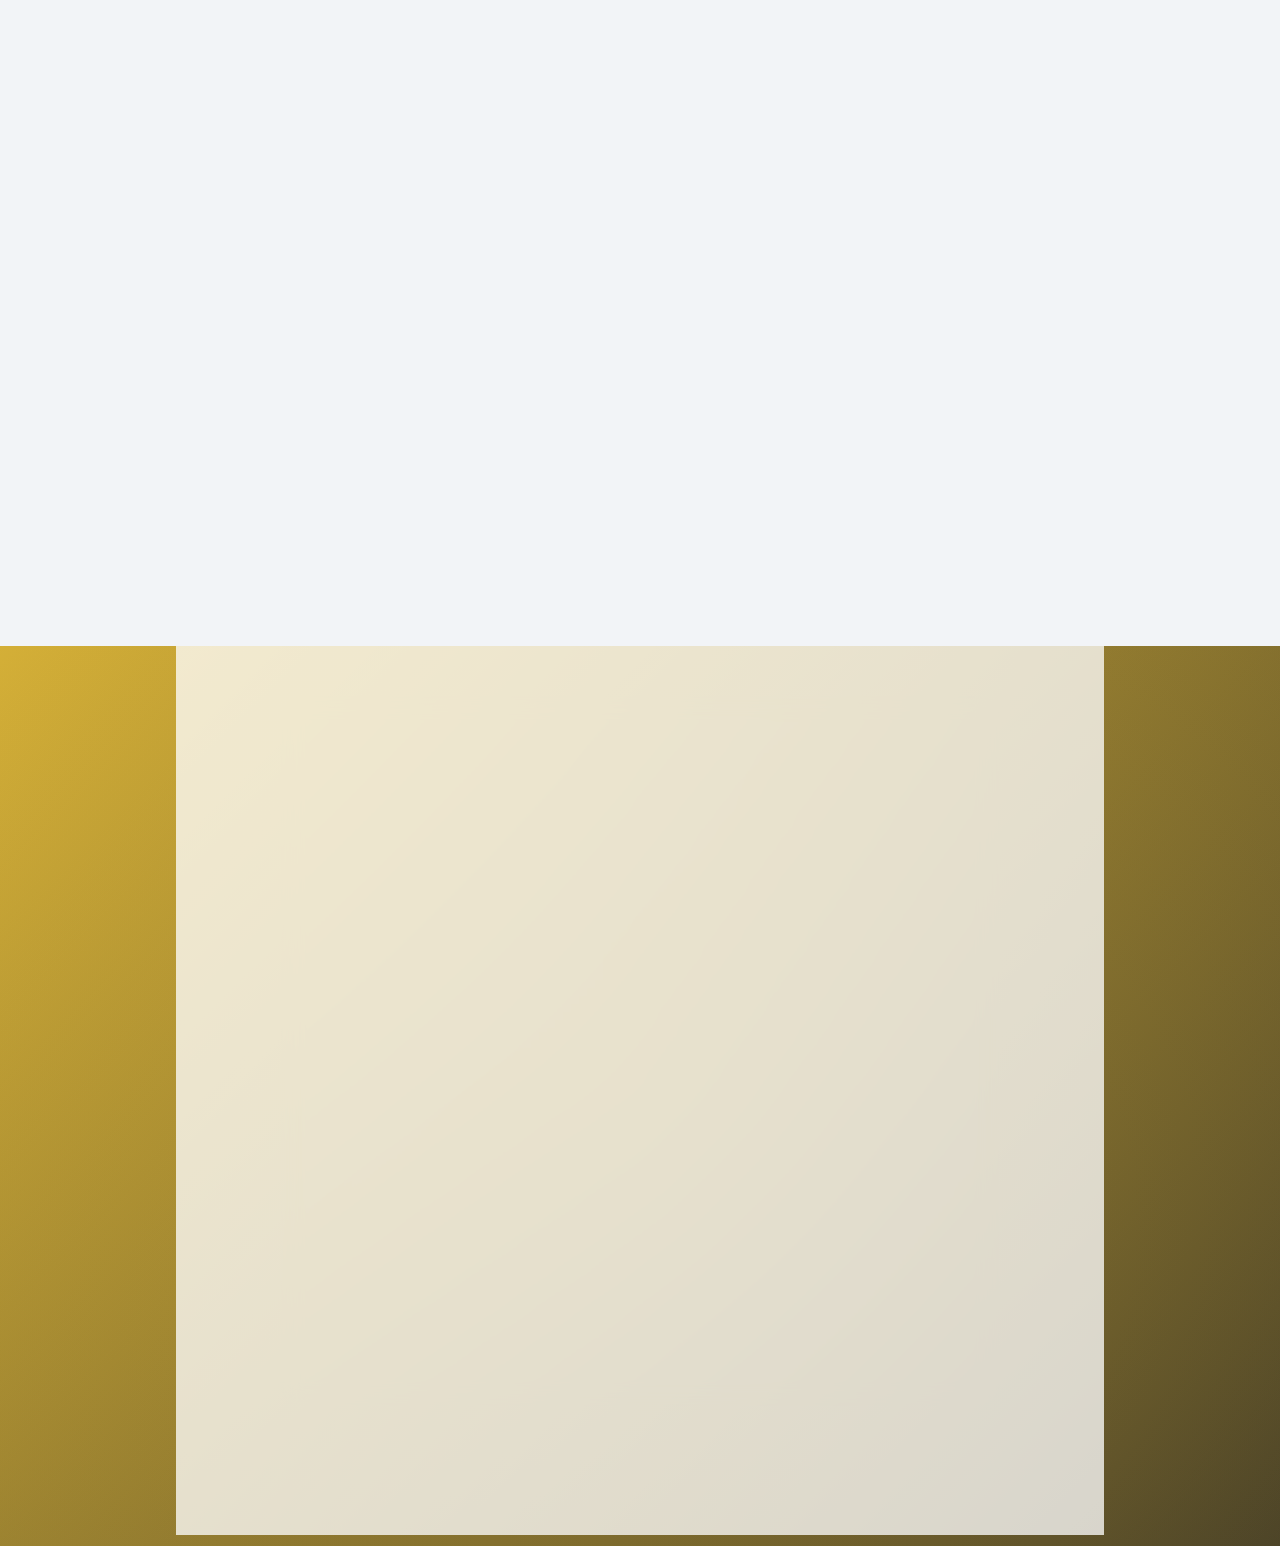
==== commit 40cb712f: "icon" ====
--- a/index.html
+++ b/index.html
@@ -5,7 +5,9 @@
   <meta charset="UTF-8">
   <meta name="viewport" content="width=device-width, initial-scale=1.0">
   <title>Car Detailing in Jacksonville FL | Interior & Exterior Cleaning | Clean Zone</title>
-
+  <link rel="icon" href="/favicon.ico">
+  <link rel="icon" type="image/png" sizes="32x32" href="/favicon-32.png">
+  <link rel="icon" type="image/png" sizes="192x192" href="/favicon-192.png">
   <meta name="description"
     content="Professional car detailing in Jacksonville FL. Interior cleaning, exterior wash, ceramic coating. Mobile service. Book today.">
   <meta name="theme-color" media="(prefers-color-scheme: light)" content="#1f3f63">
--- a/style.css
+++ b/style.css
@@ -762,6 +762,7 @@
   color: var(--blue-accent);
   font-weight: 900;
   font-size: 18px;
+  
 }
 
 .cta {
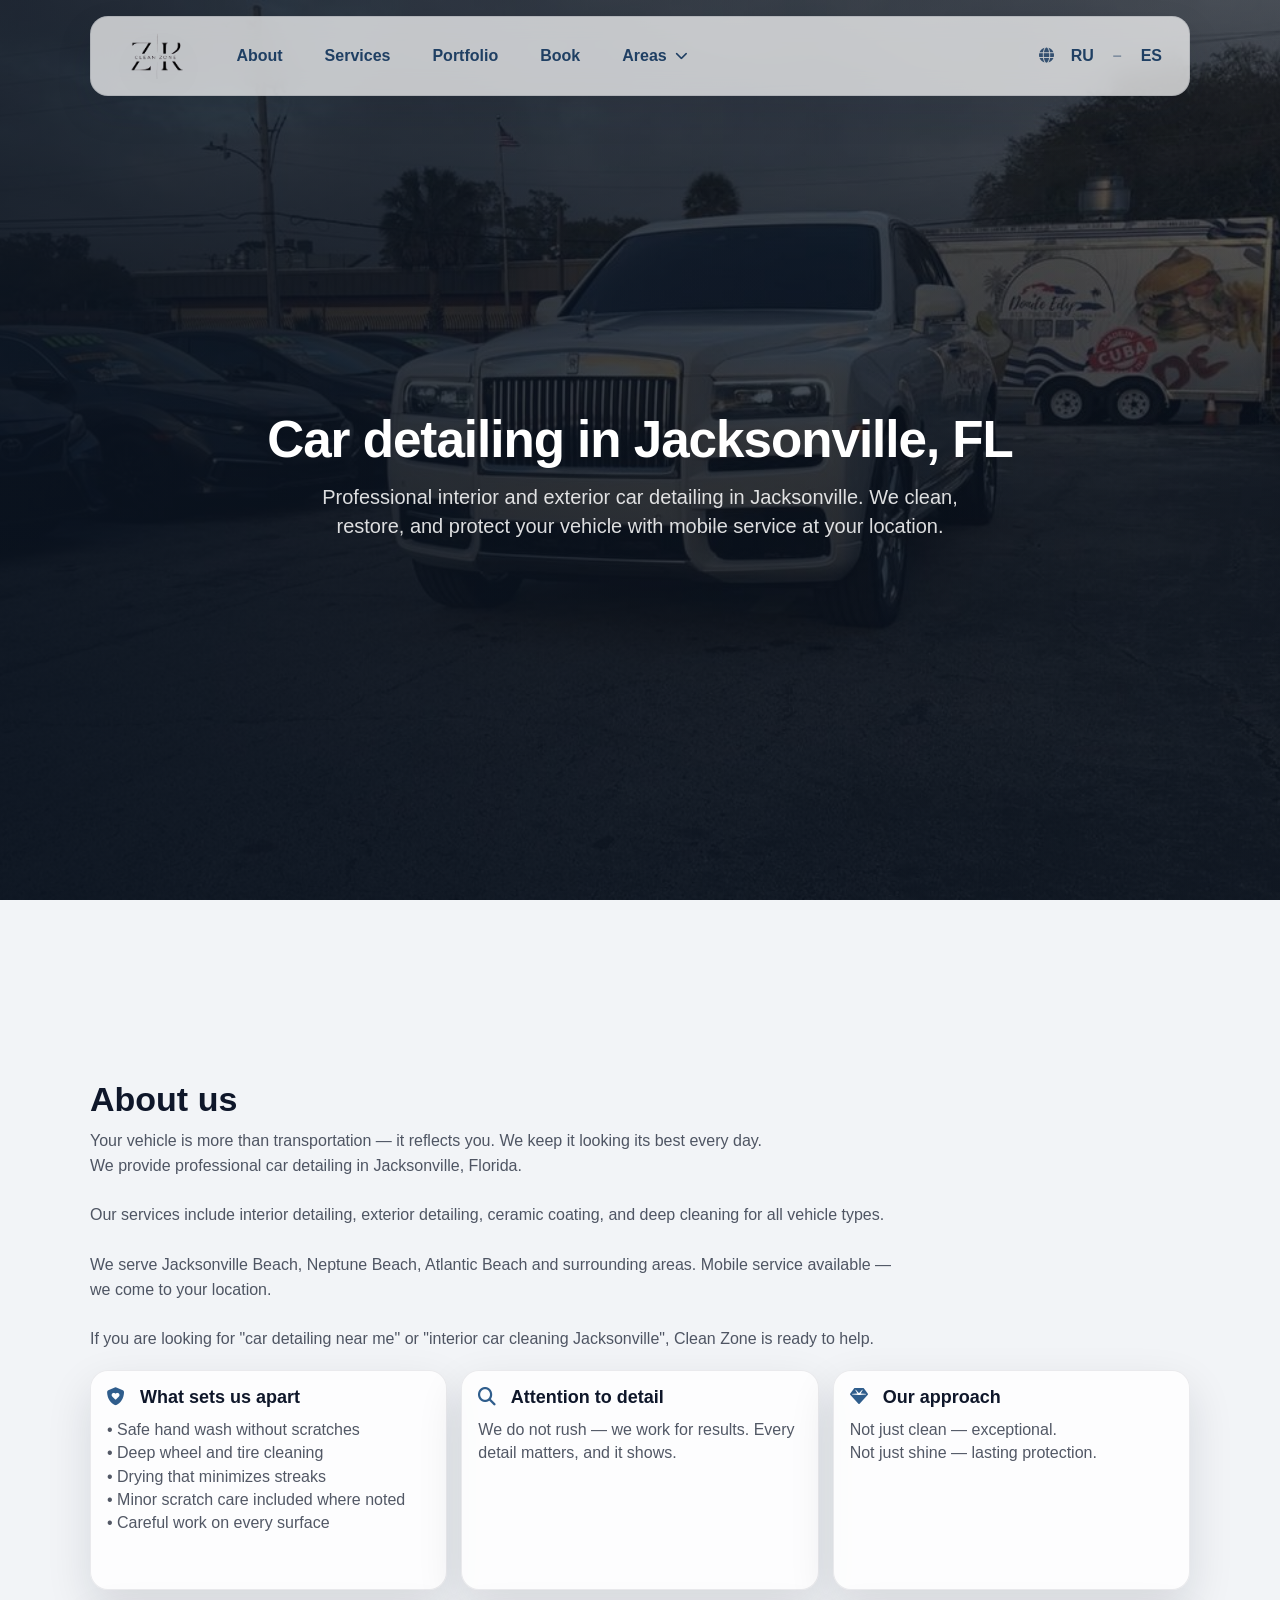
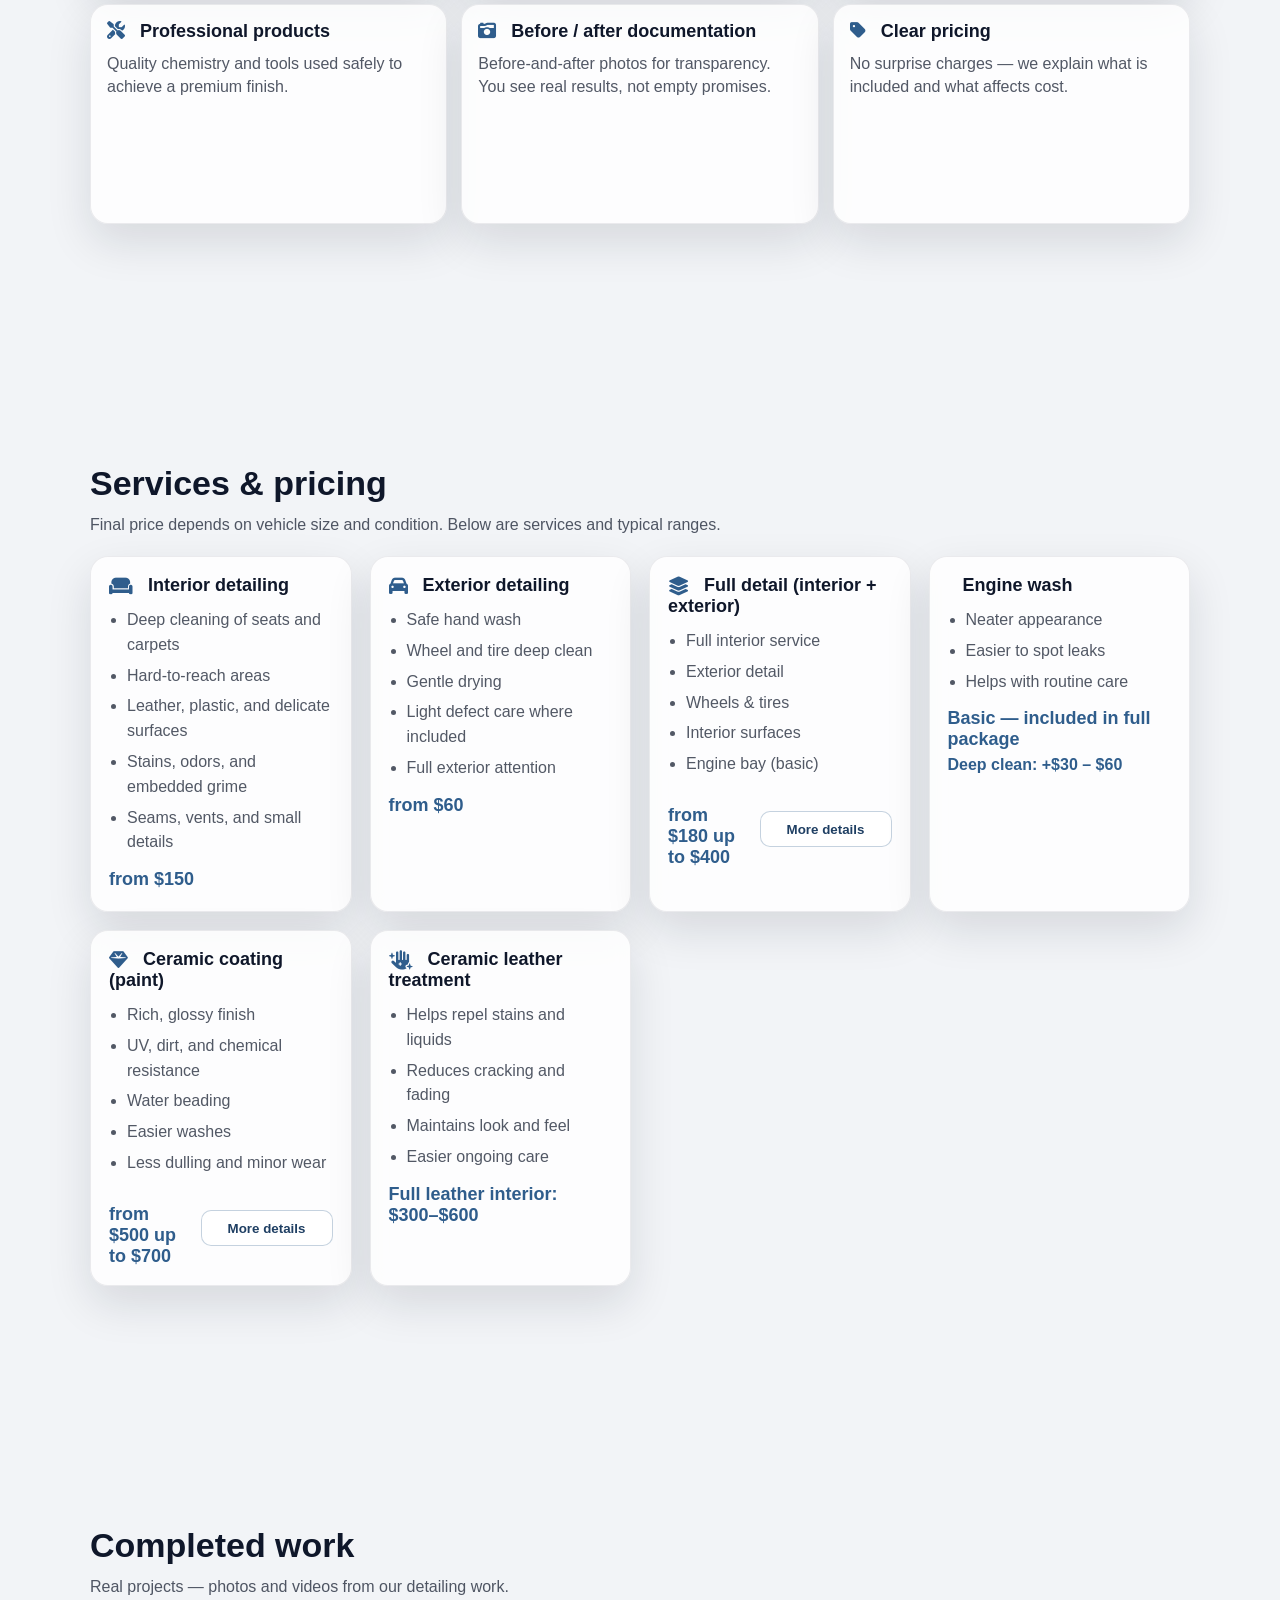
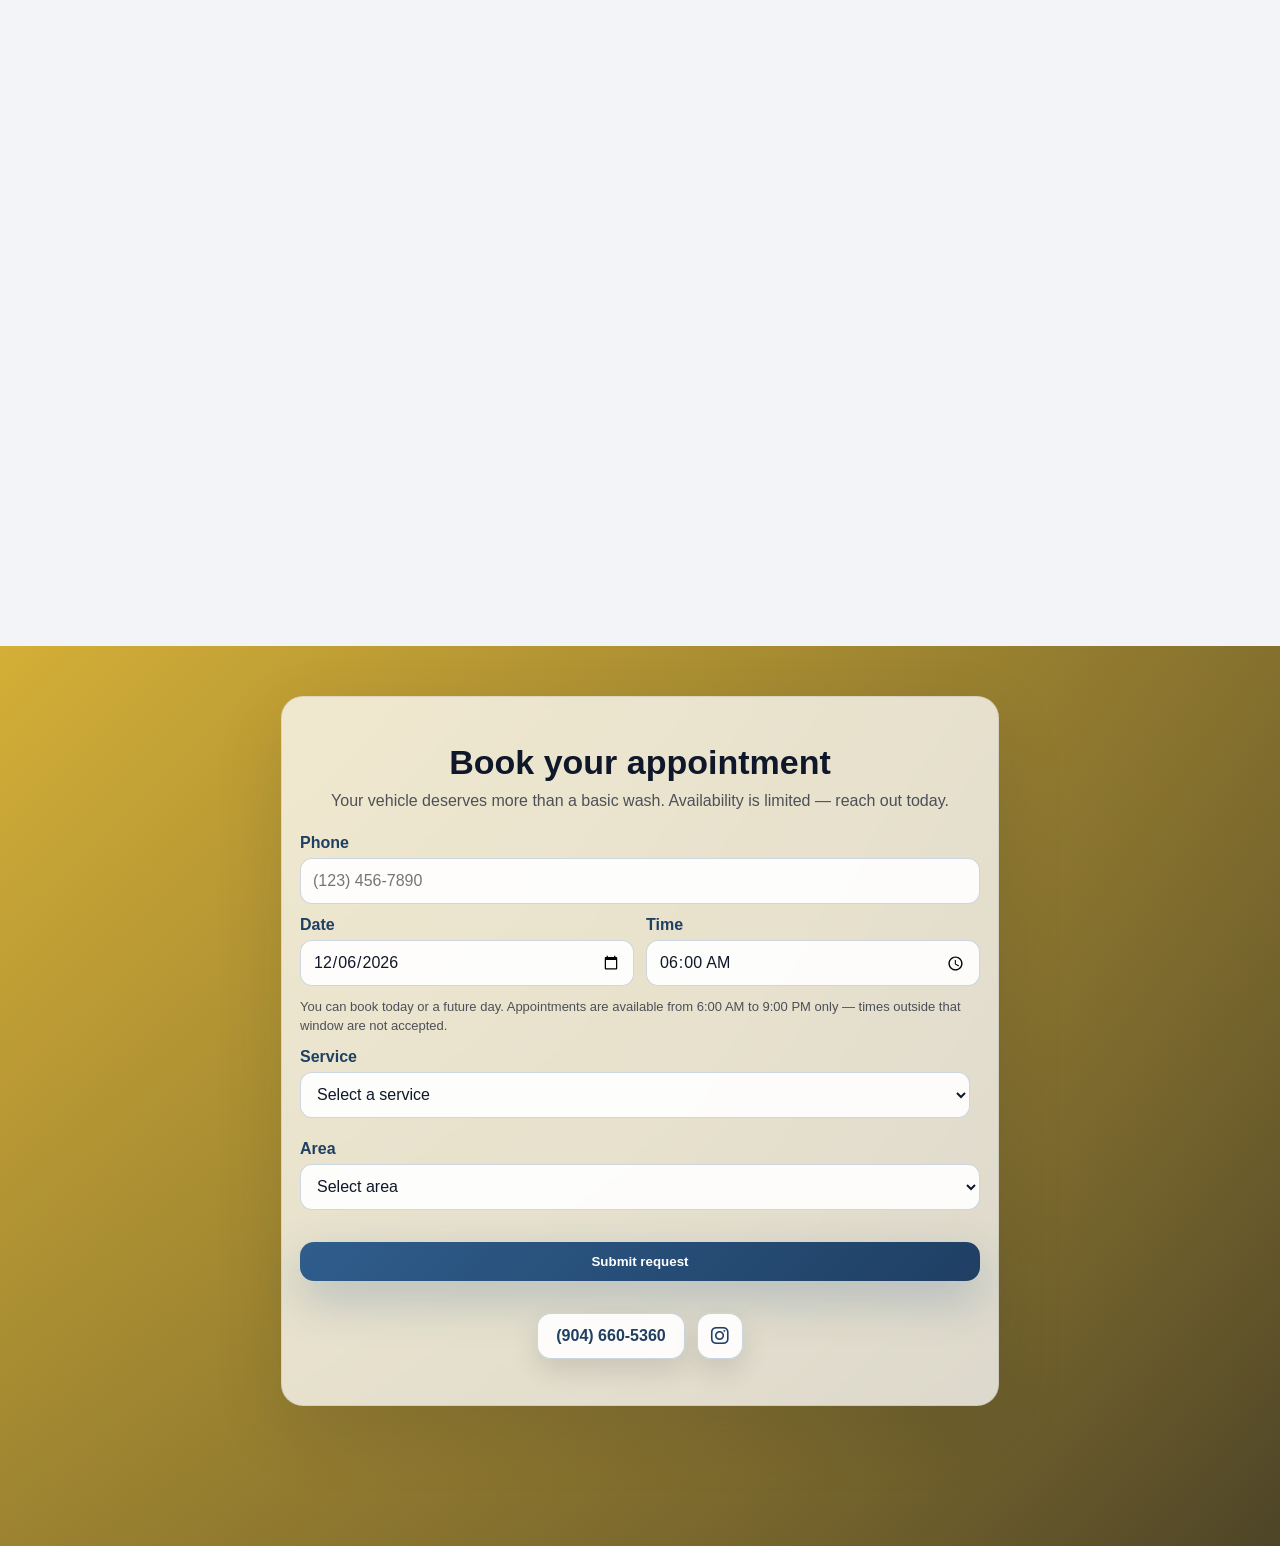
==== commit 0e1e01b7: "icon" ====
--- a/index.html
+++ b/index.html
@@ -5,9 +5,8 @@
   <meta charset="UTF-8">
   <meta name="viewport" content="width=device-width, initial-scale=1.0">
   <title>Car Detailing in Jacksonville FL | Interior & Exterior Cleaning | Clean Zone</title>
-  <link rel="icon" href="/favicon.ico">
-  <link rel="icon" type="image/png" sizes="32x32" href="/favicon-32.png">
-  <link rel="icon" type="image/png" sizes="192x192" href="/favicon-192.png">
+  <link rel="icon" href="./favicon.png" type="image/png">  
+  <link rel="icon" href="./favicon.ico">
   <meta name="description"
     content="Professional car detailing in Jacksonville FL. Interior cleaning, exterior wash, ceramic coating. Mobile service. Book today.">
   <meta name="theme-color" media="(prefers-color-scheme: light)" content="#1f3f63">
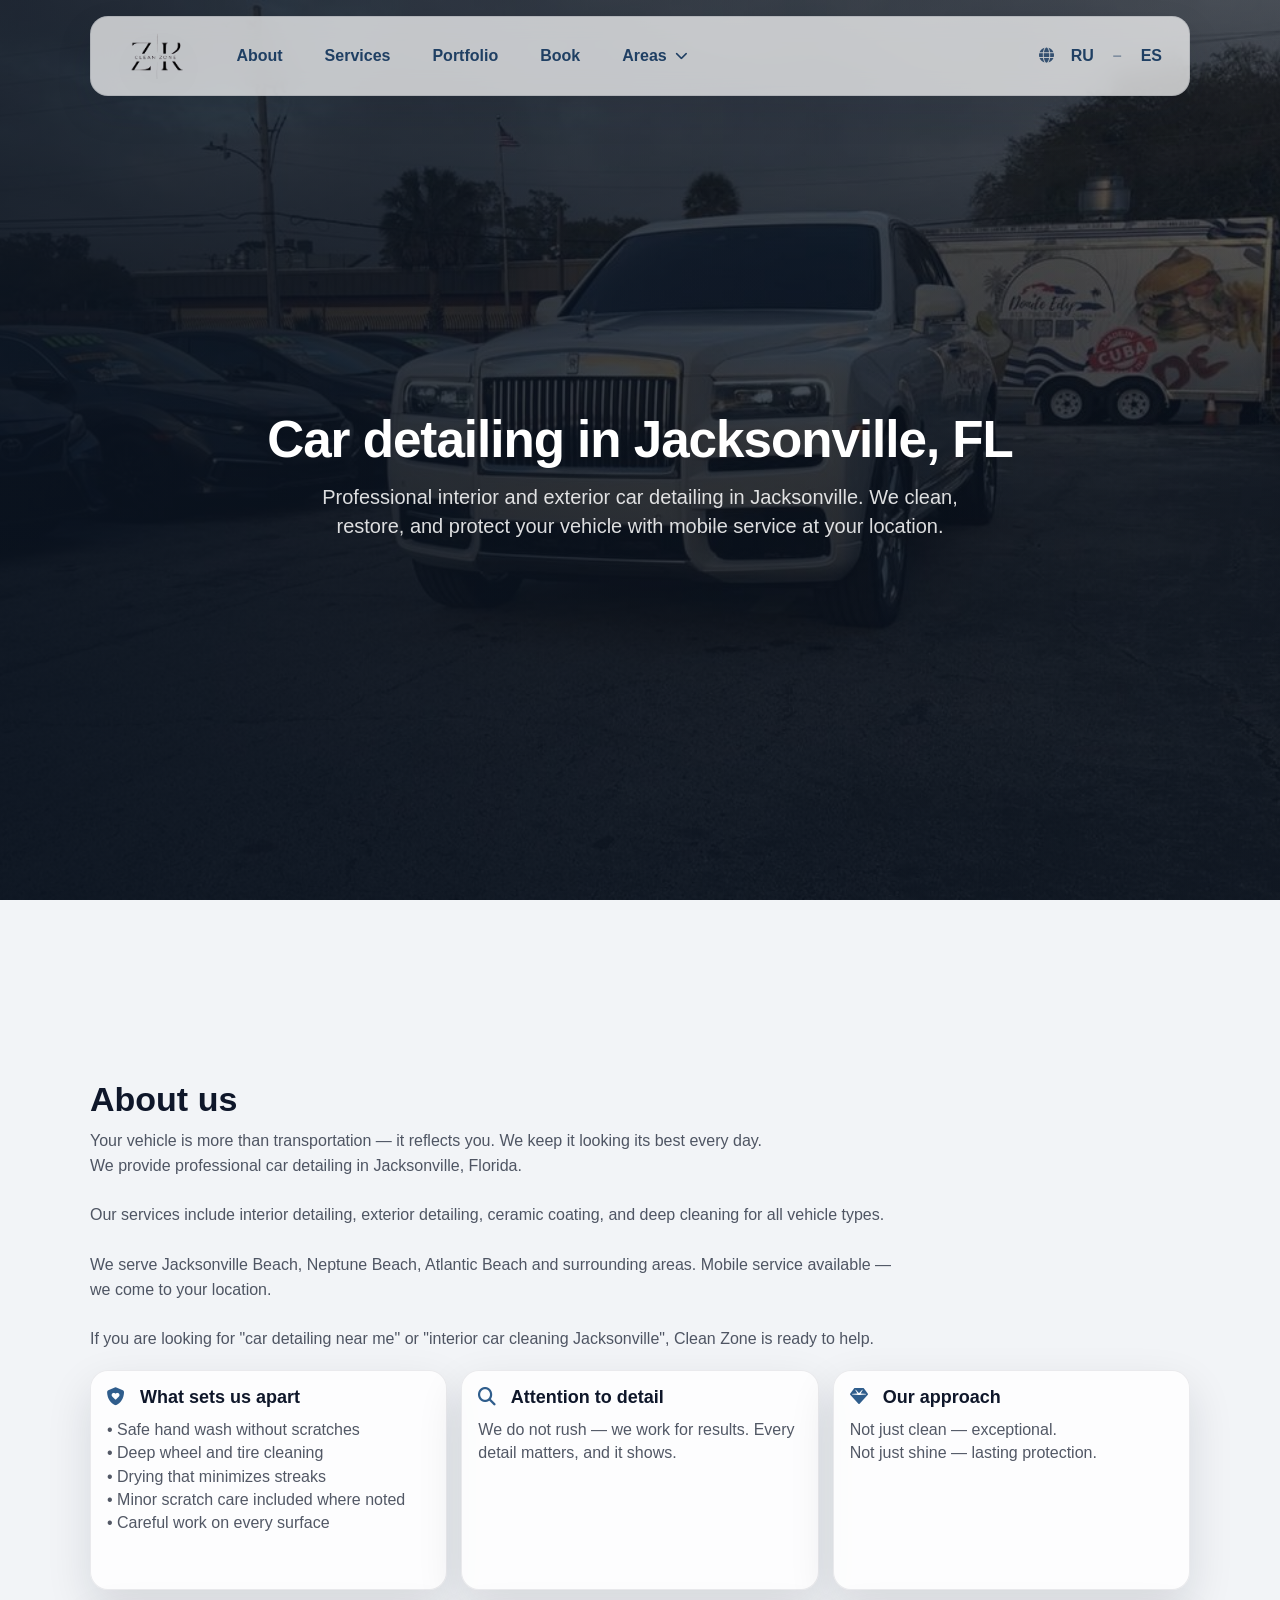
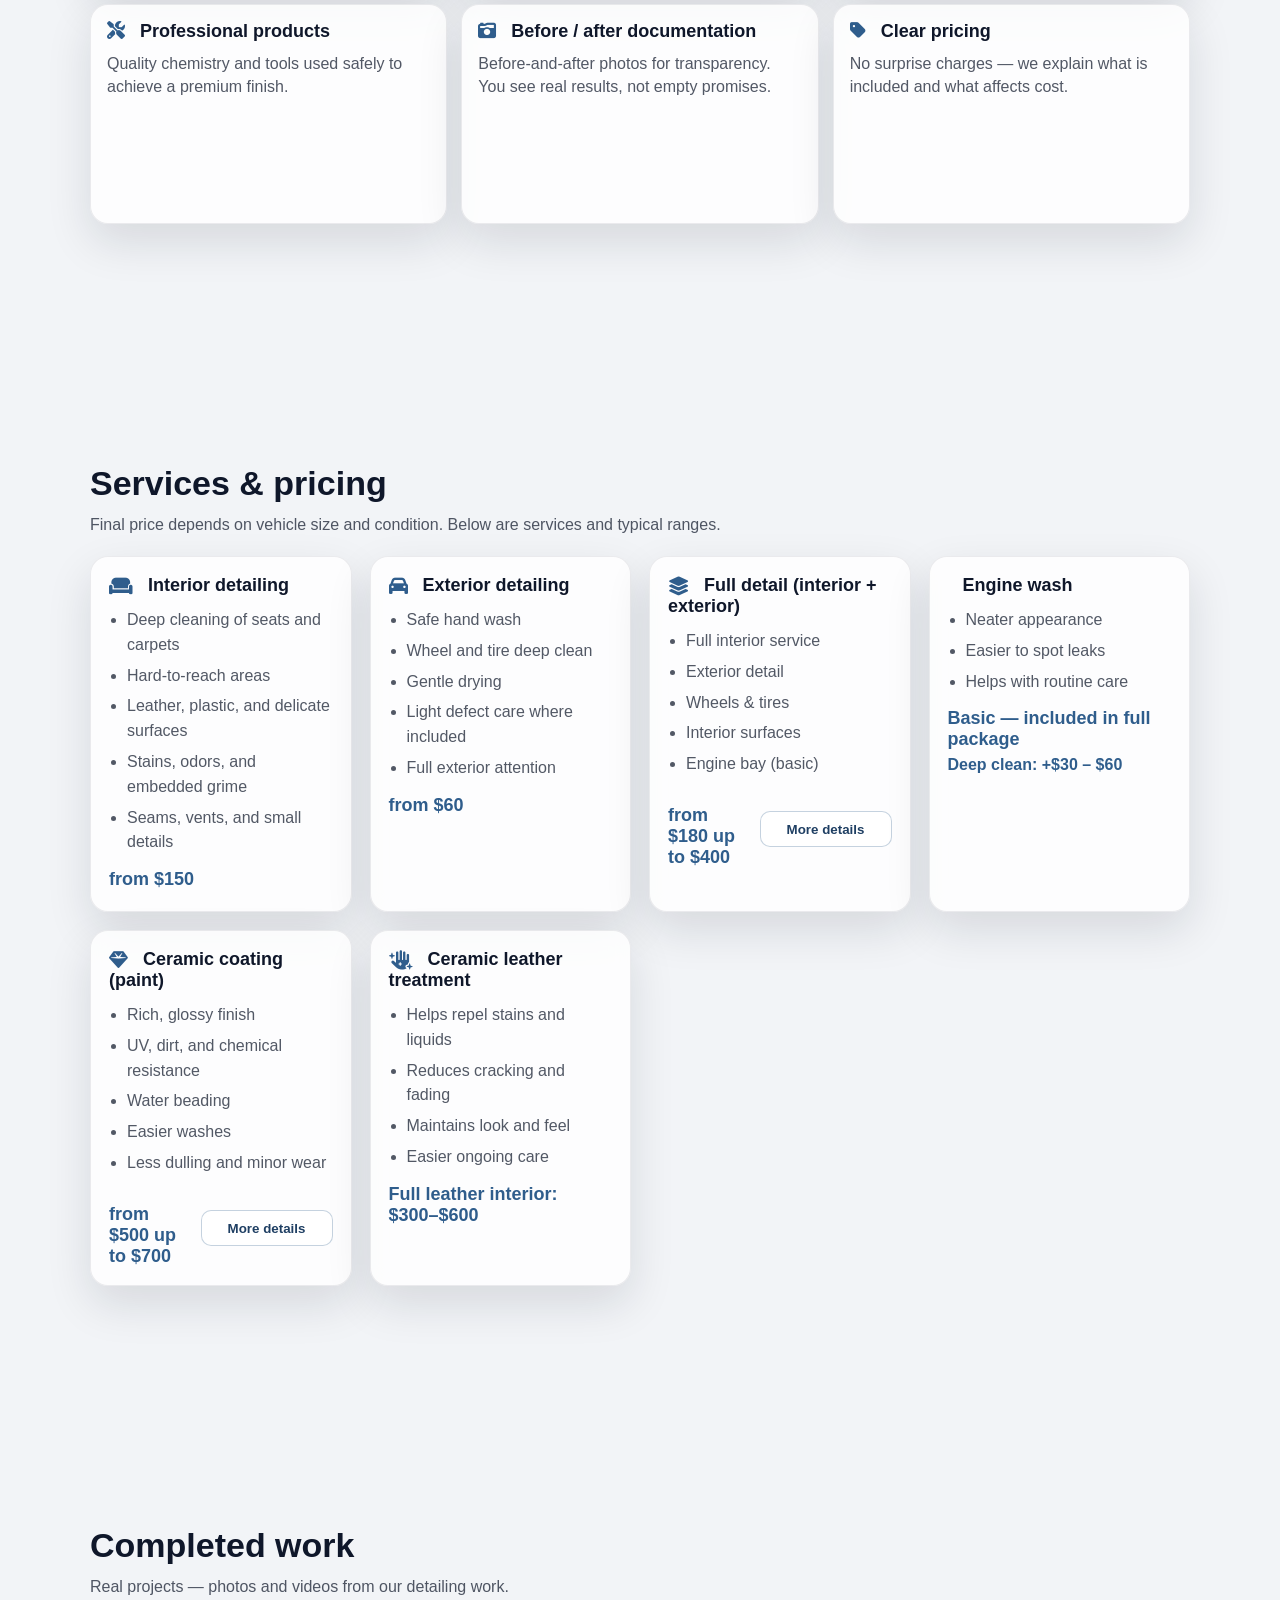
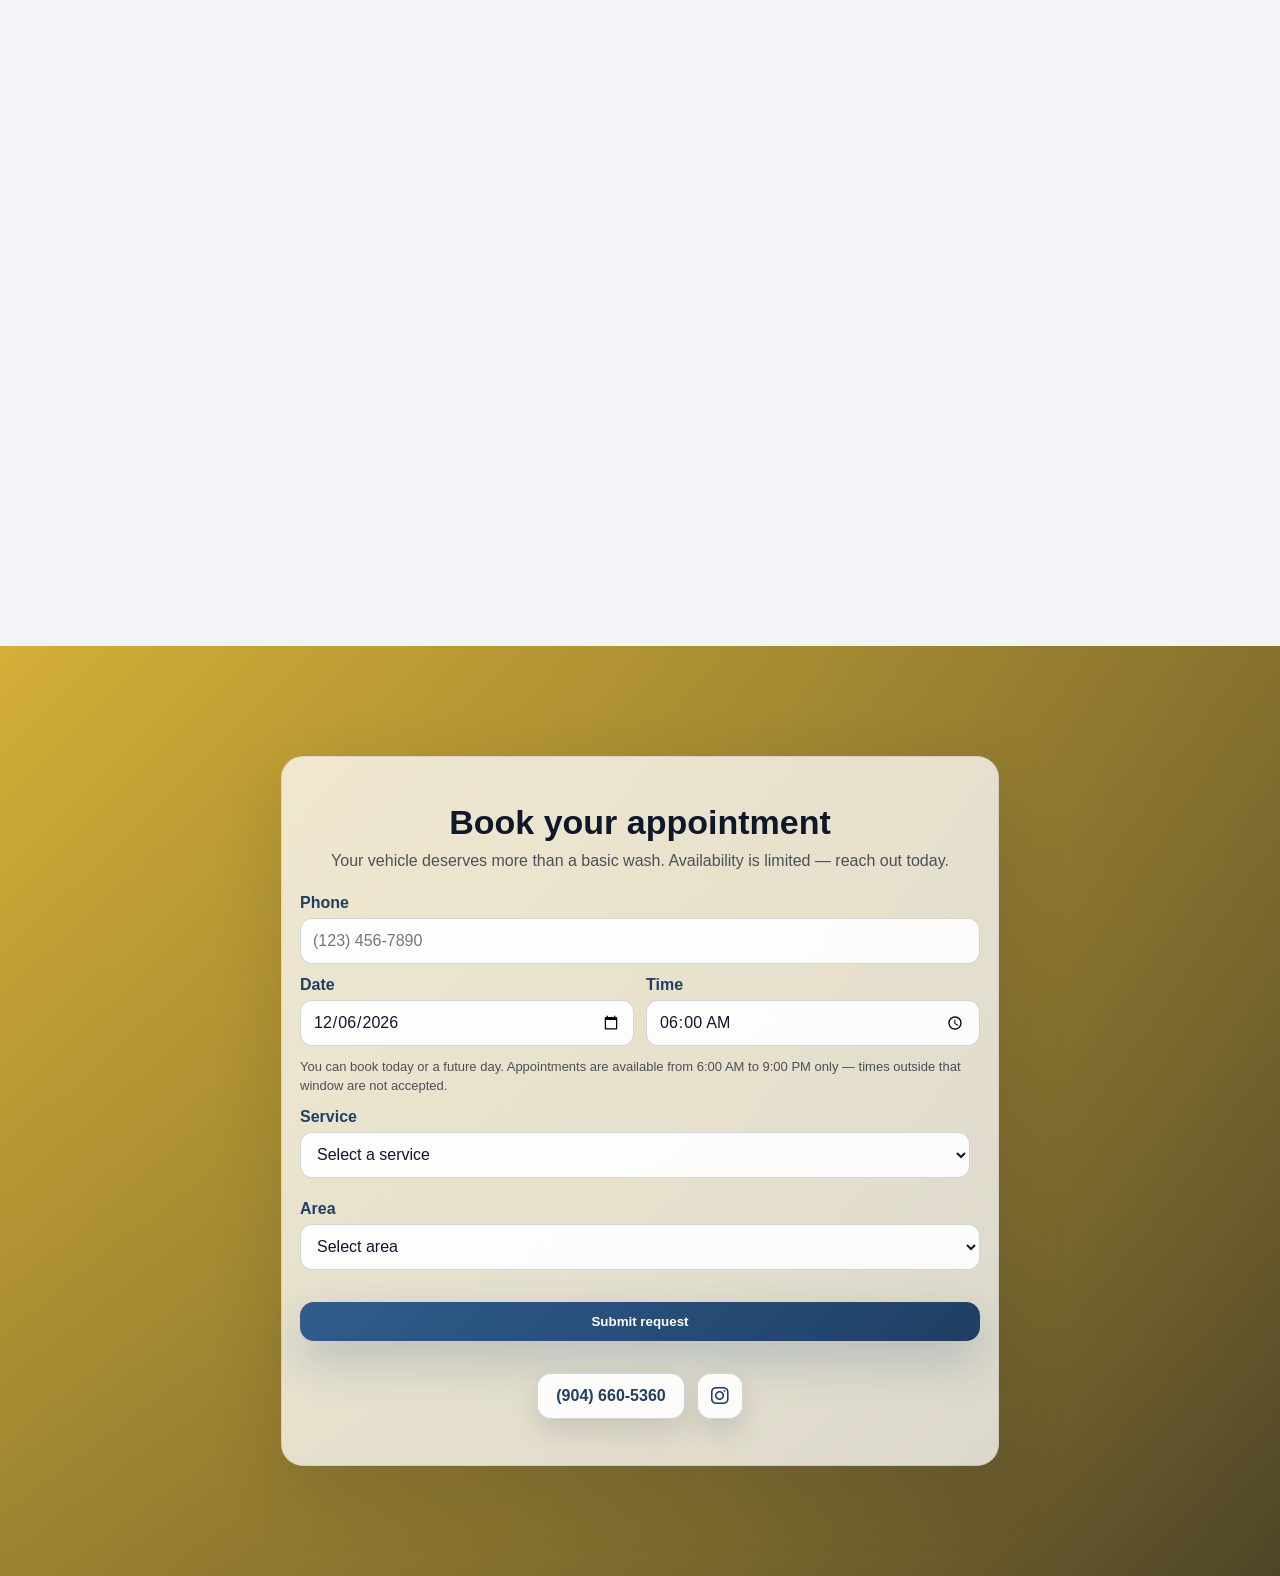
==== commit a50def82: "ссылка" ====
--- a/index.html
+++ b/index.html
@@ -5,7 +5,7 @@
   <meta charset="UTF-8">
   <meta name="viewport" content="width=device-width, initial-scale=1.0">
   <title>Car Detailing in Jacksonville FL | Interior & Exterior Cleaning | Clean Zone</title>
-  <link rel="icon" href="./favicon.png" type="image/png">  
+  <link rel="icon" href="./favicon.png" type="image/png">
   <link rel="icon" href="./favicon.ico">
   <meta name="description"
     content="Professional car detailing in Jacksonville FL. Interior cleaning, exterior wash, ceramic coating. Mobile service. Book today.">
@@ -14,6 +14,7 @@
   <link rel="stylesheet" href="https://cdnjs.cloudflare.com/ajax/libs/font-awesome/6.5.1/css/all.min.css">
   <link rel="stylesheet" href="./style.css">
   <script src="./scripts.js" type="module" defer></script>
+  <link rel="canonical" href="https://site.wwwcleanzone550.com/">
 </head>
 
 <body>
--- a/style.css
+++ b/style.css
@@ -763,10 +763,6 @@
   font-weight: 900;
   font-size: 18px;
   
-}
-
-.cta {
-  padding: 0 20px 90px;
 }
 
 .cta-inner {
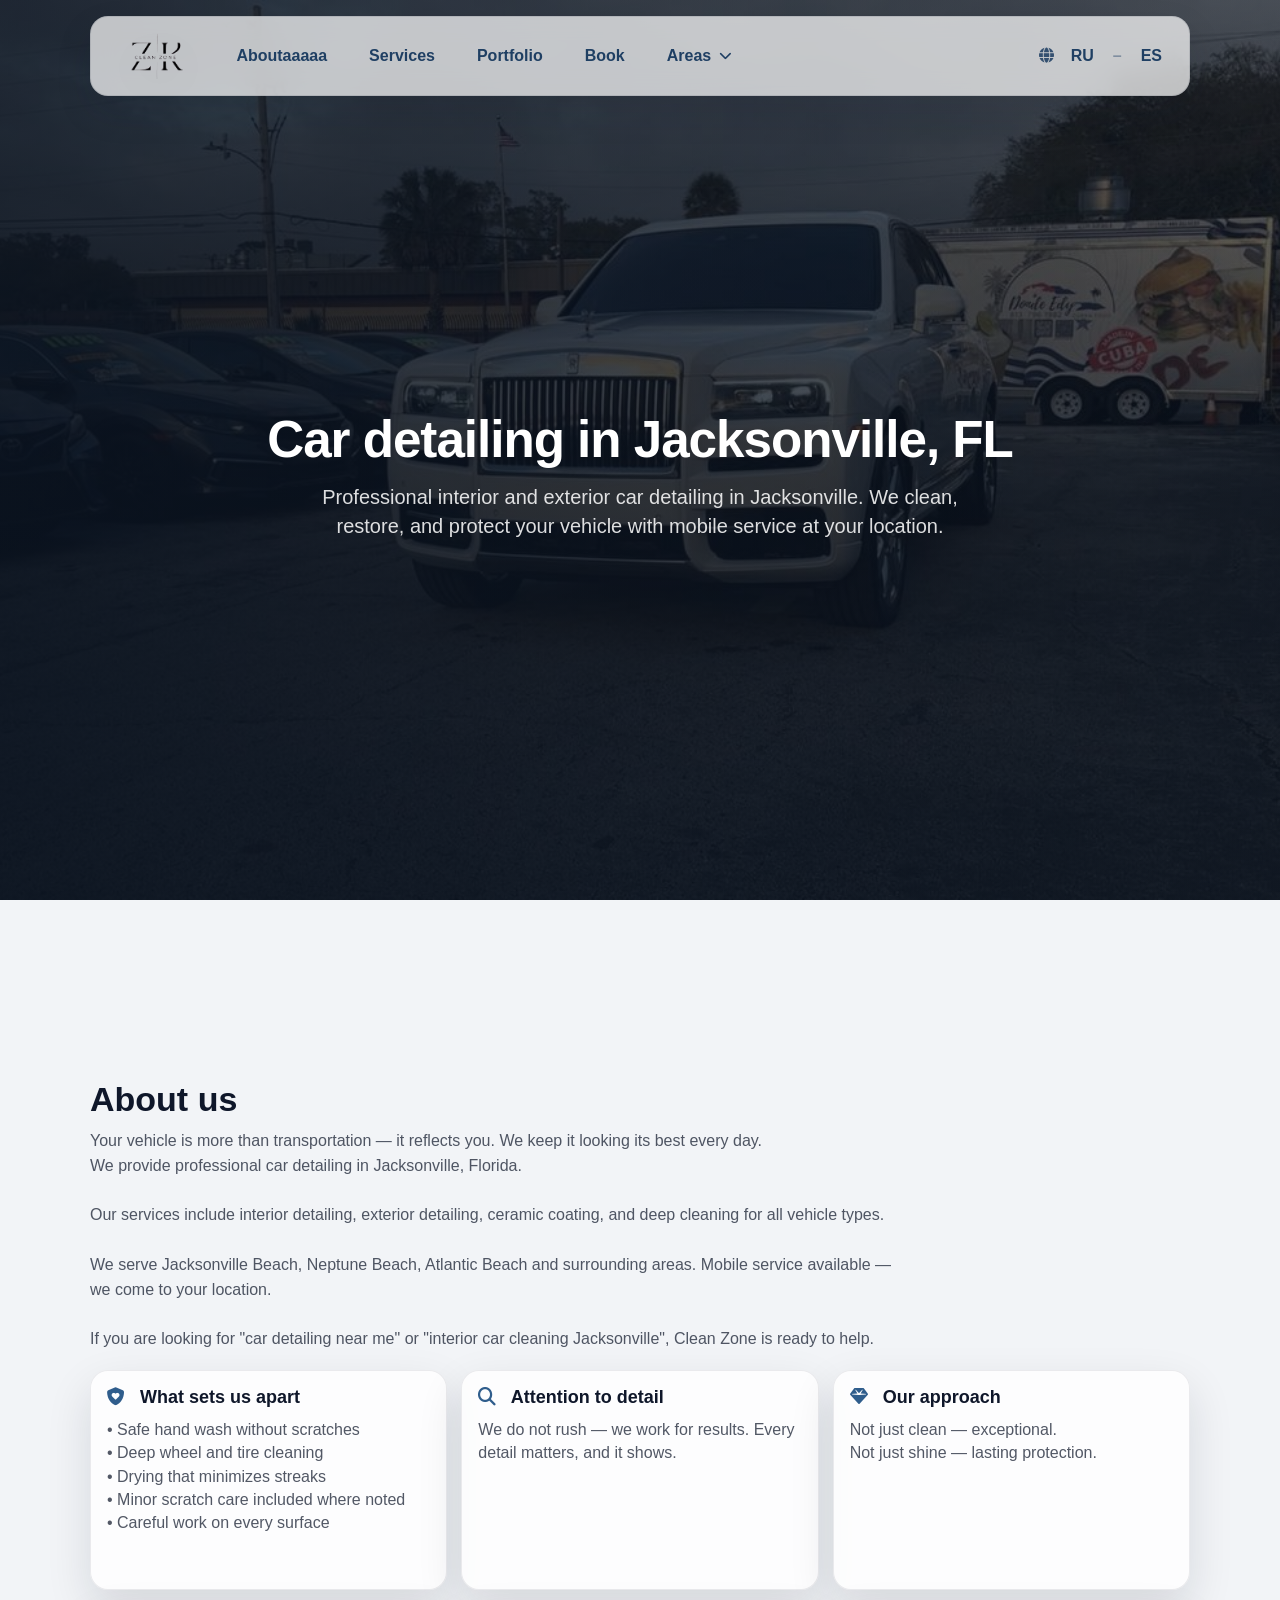
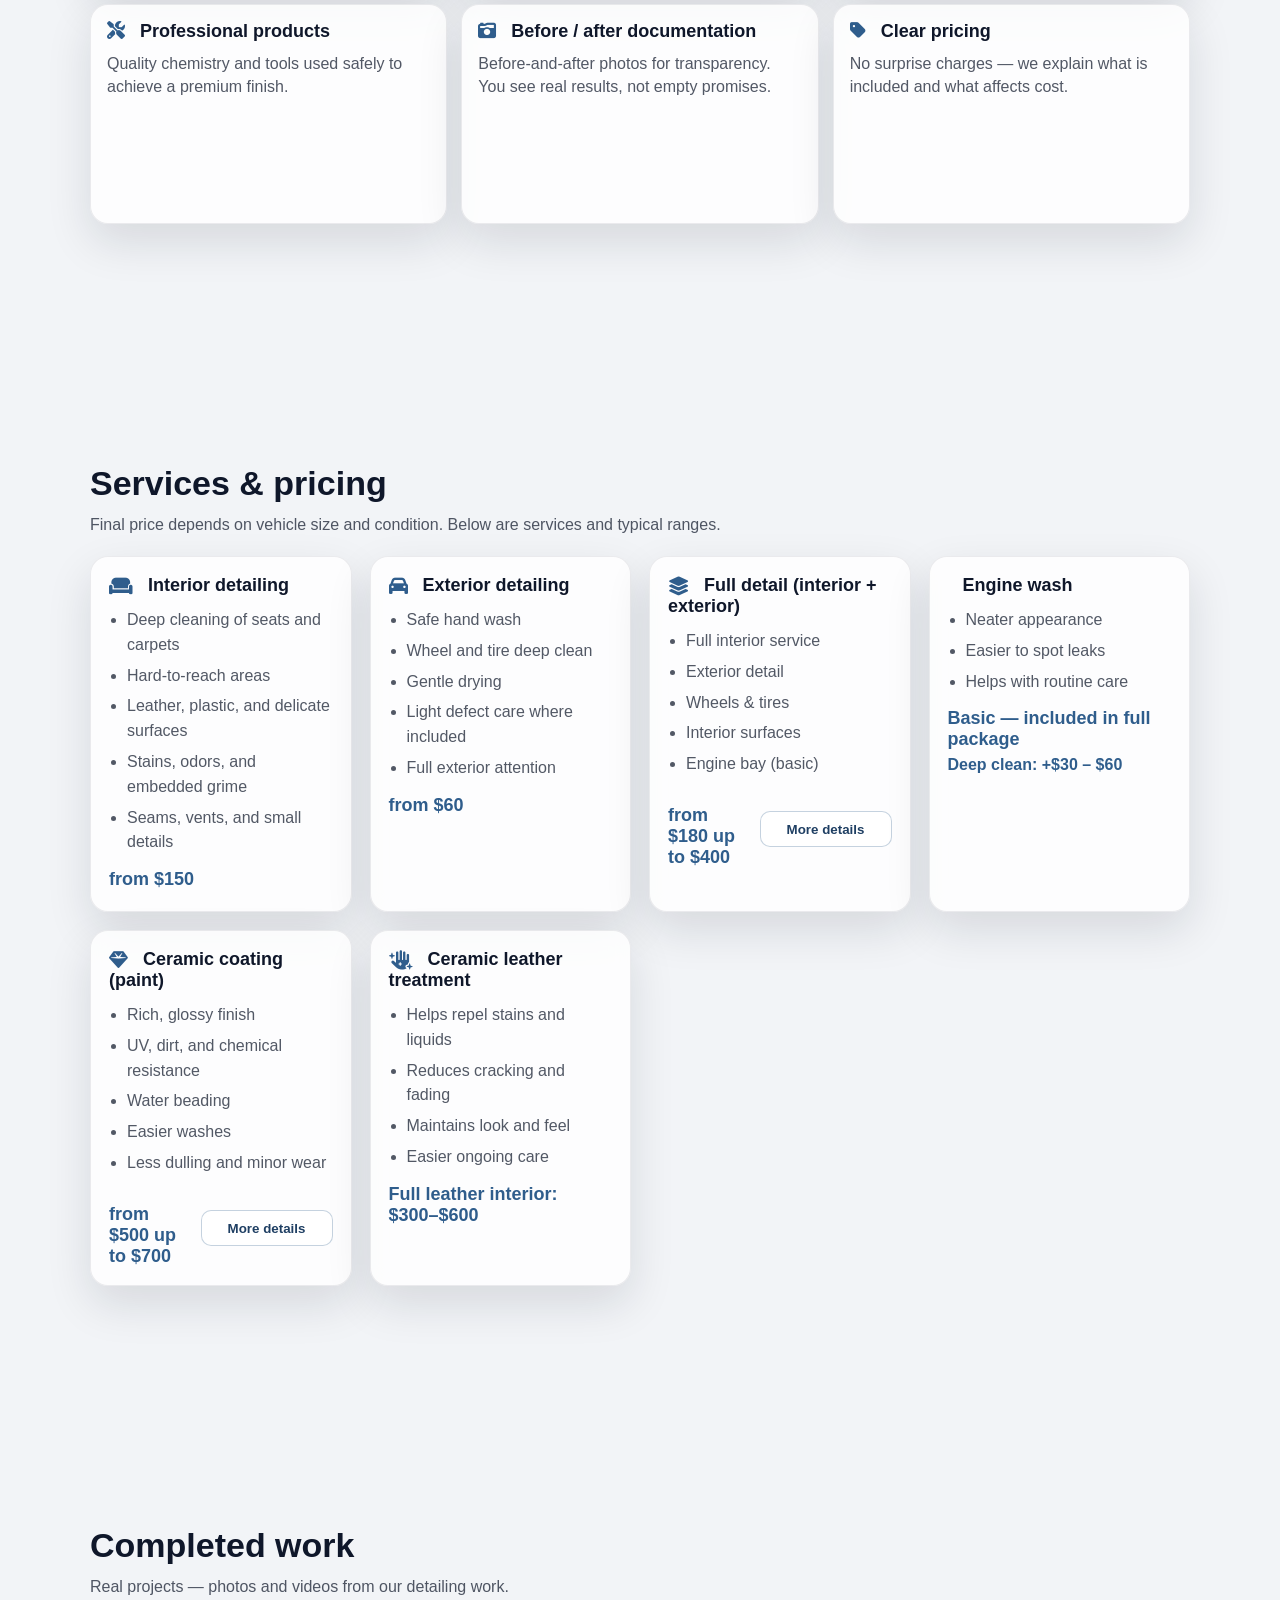
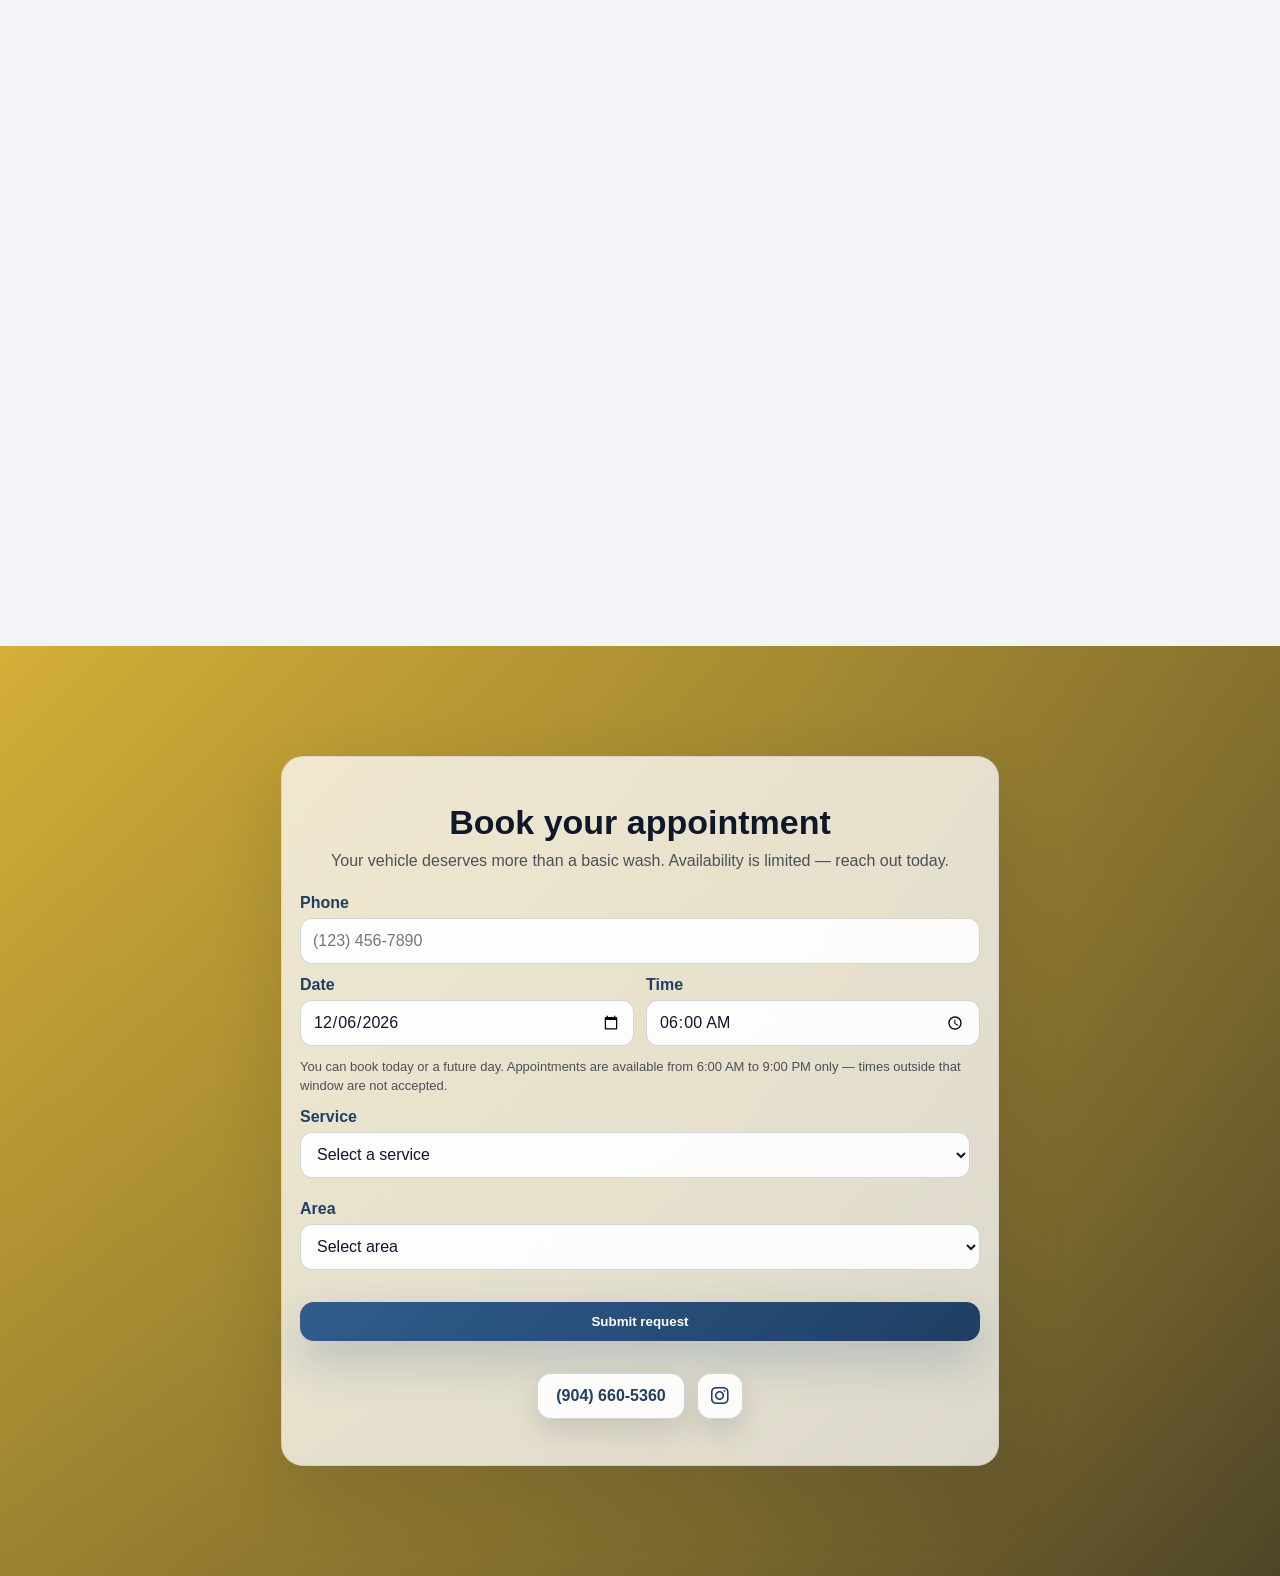
==== commit 4199b1c4: "Update index.html" ====
--- a/index.html
+++ b/index.html
@@ -24,7 +24,7 @@
         <img class="brand-logo" src="./img/logo.png" alt="Car detailing Jacksonville Clean Zone">
       </a>
       <div class="nav-menu" id="siteMenu">
-        <a class="nav-link" href="#about">About</a>
+        <a class="nav-link" href="#about">Aboutааааа</a>
         <a class="nav-link" href="#prices">Services</a>
         <a class="nav-link" href="#works">Portfolio</a>
         <a class="nav-link" href="#contact">Book</a>
@@ -364,4 +364,4 @@
   </div>
 </body>
 
-</html>+</html>
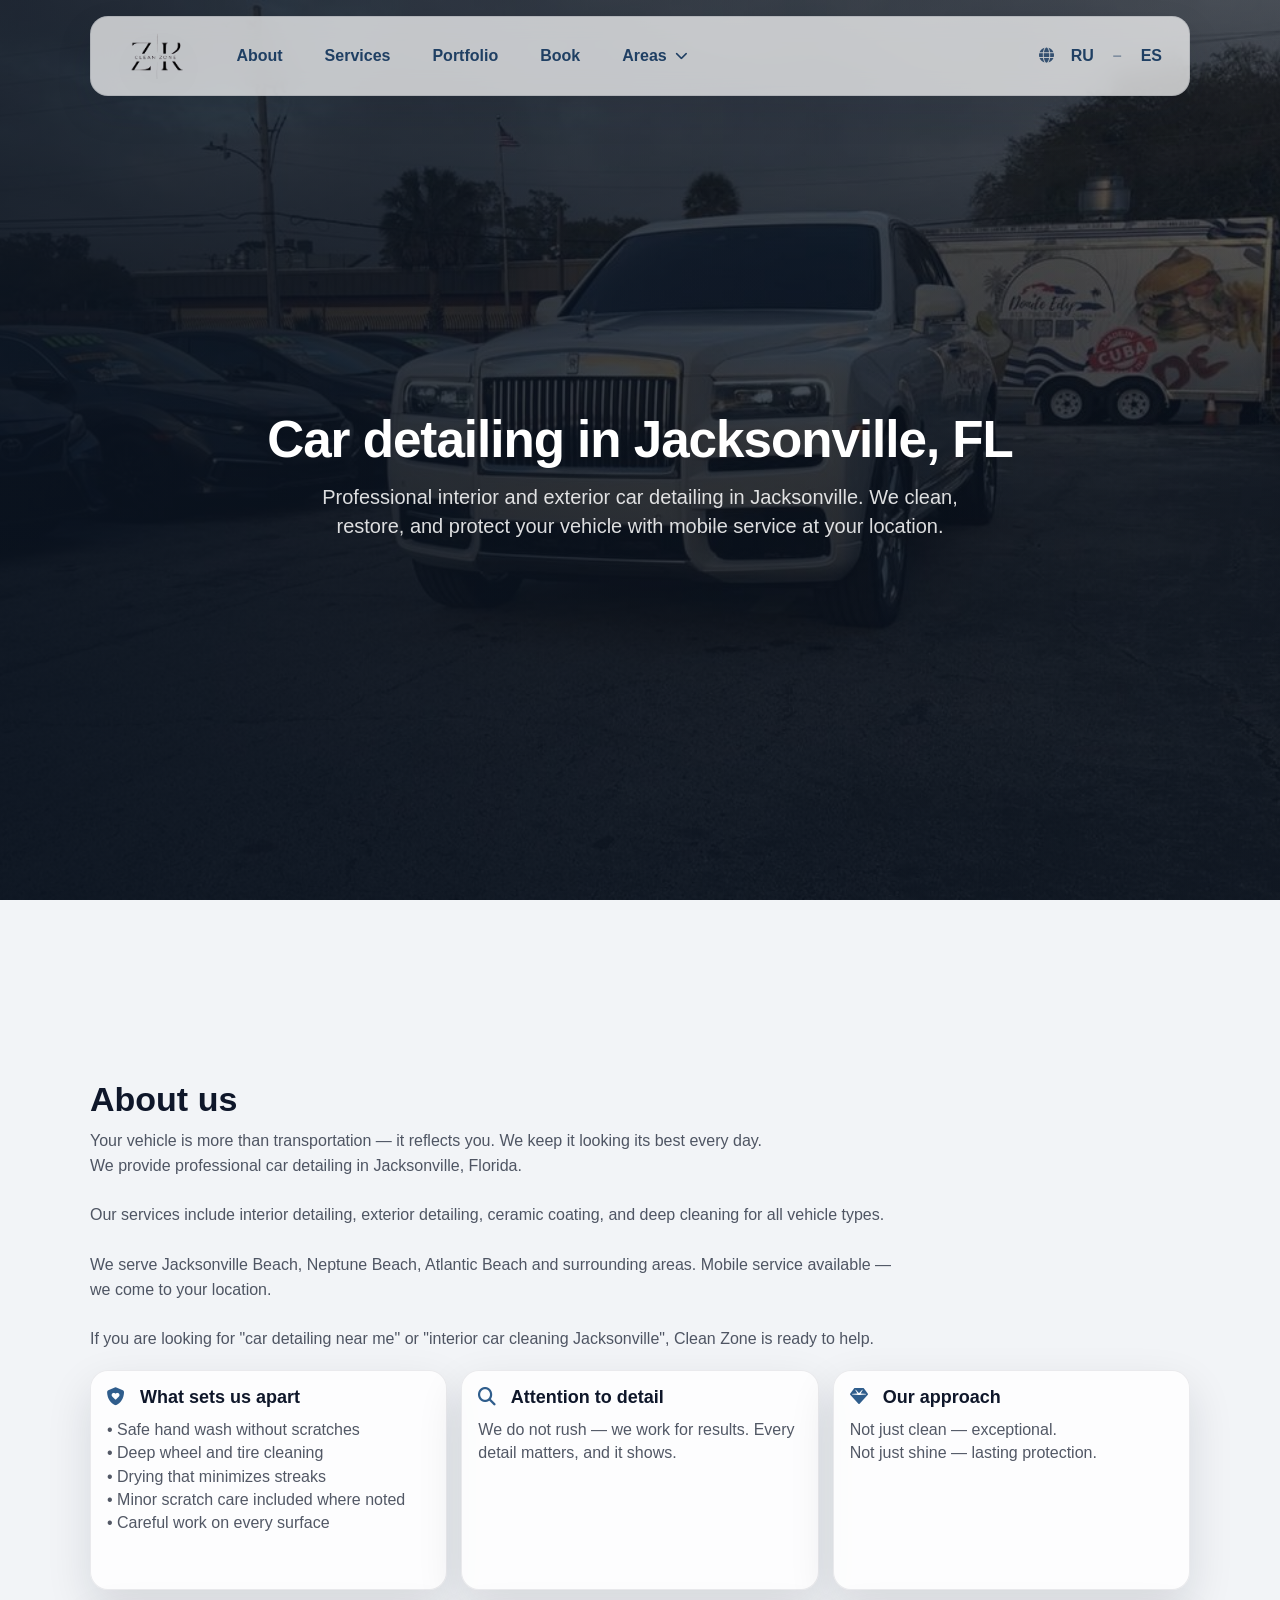
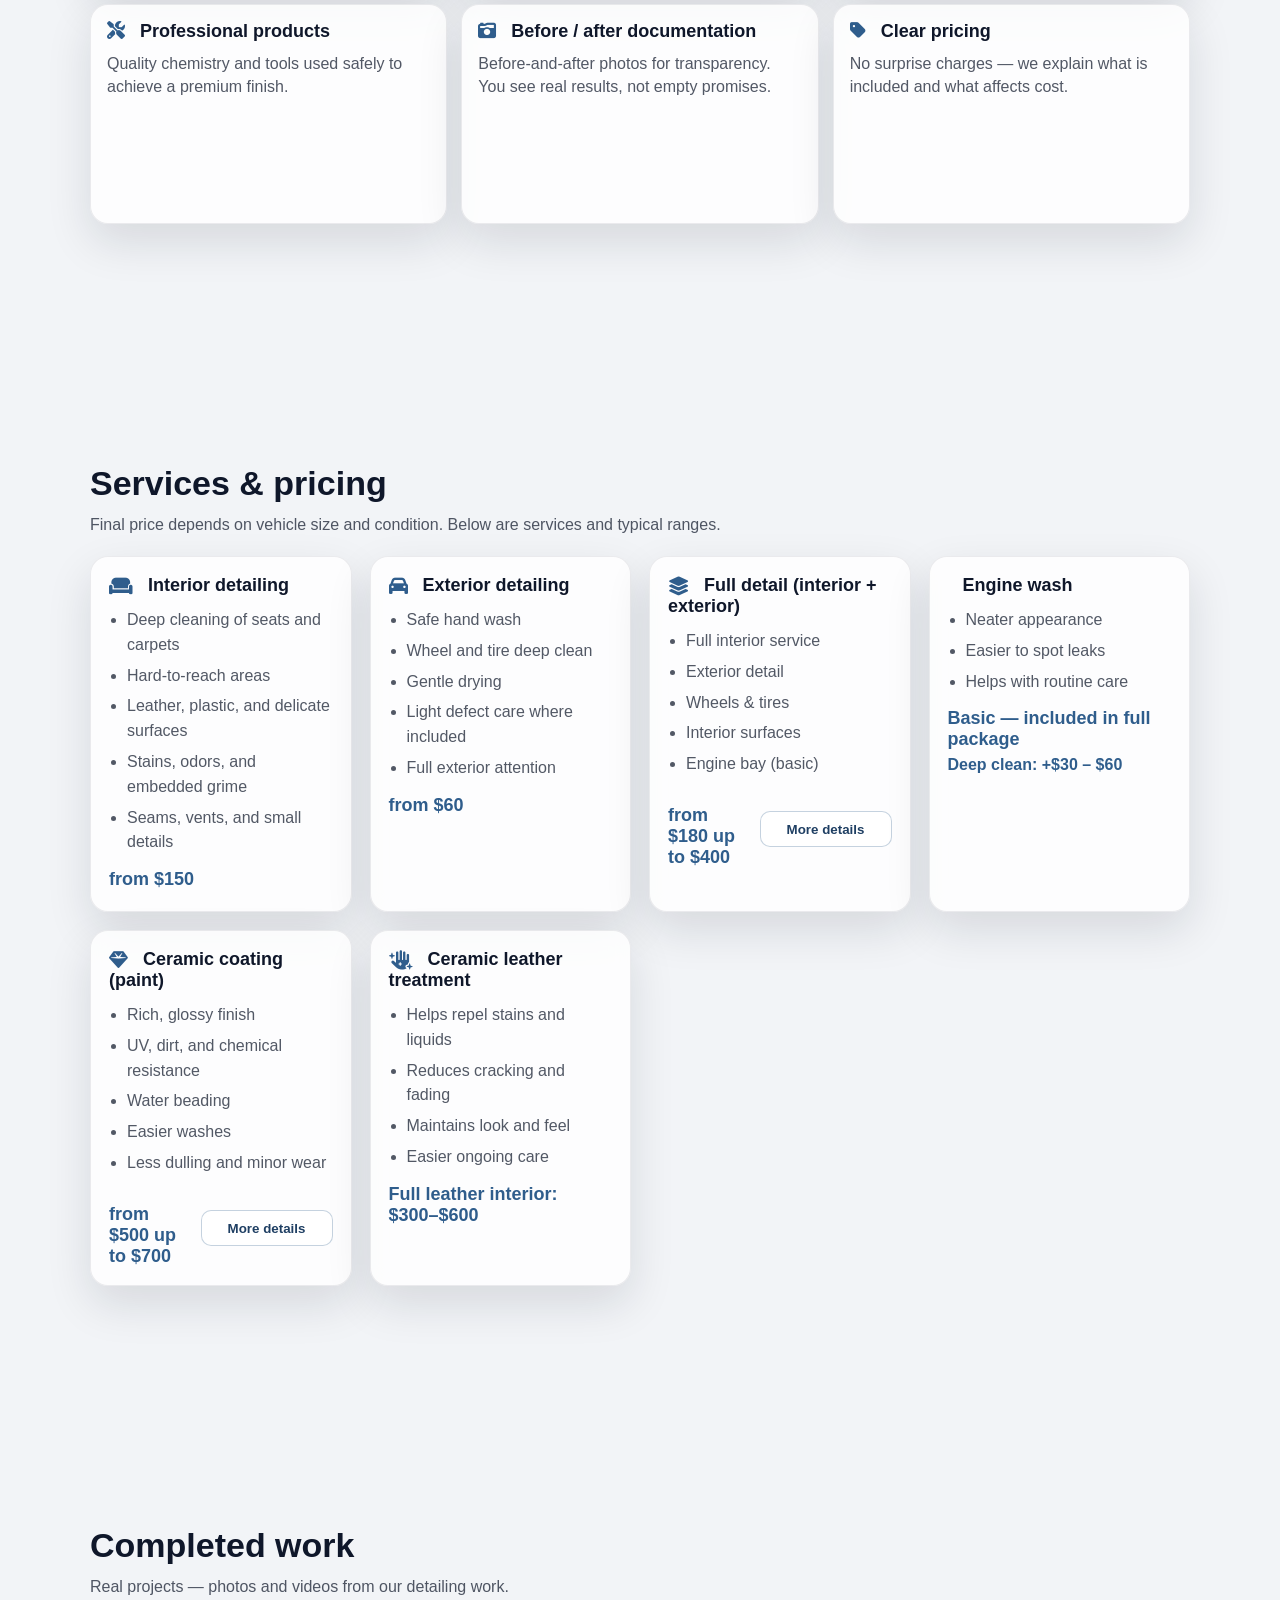
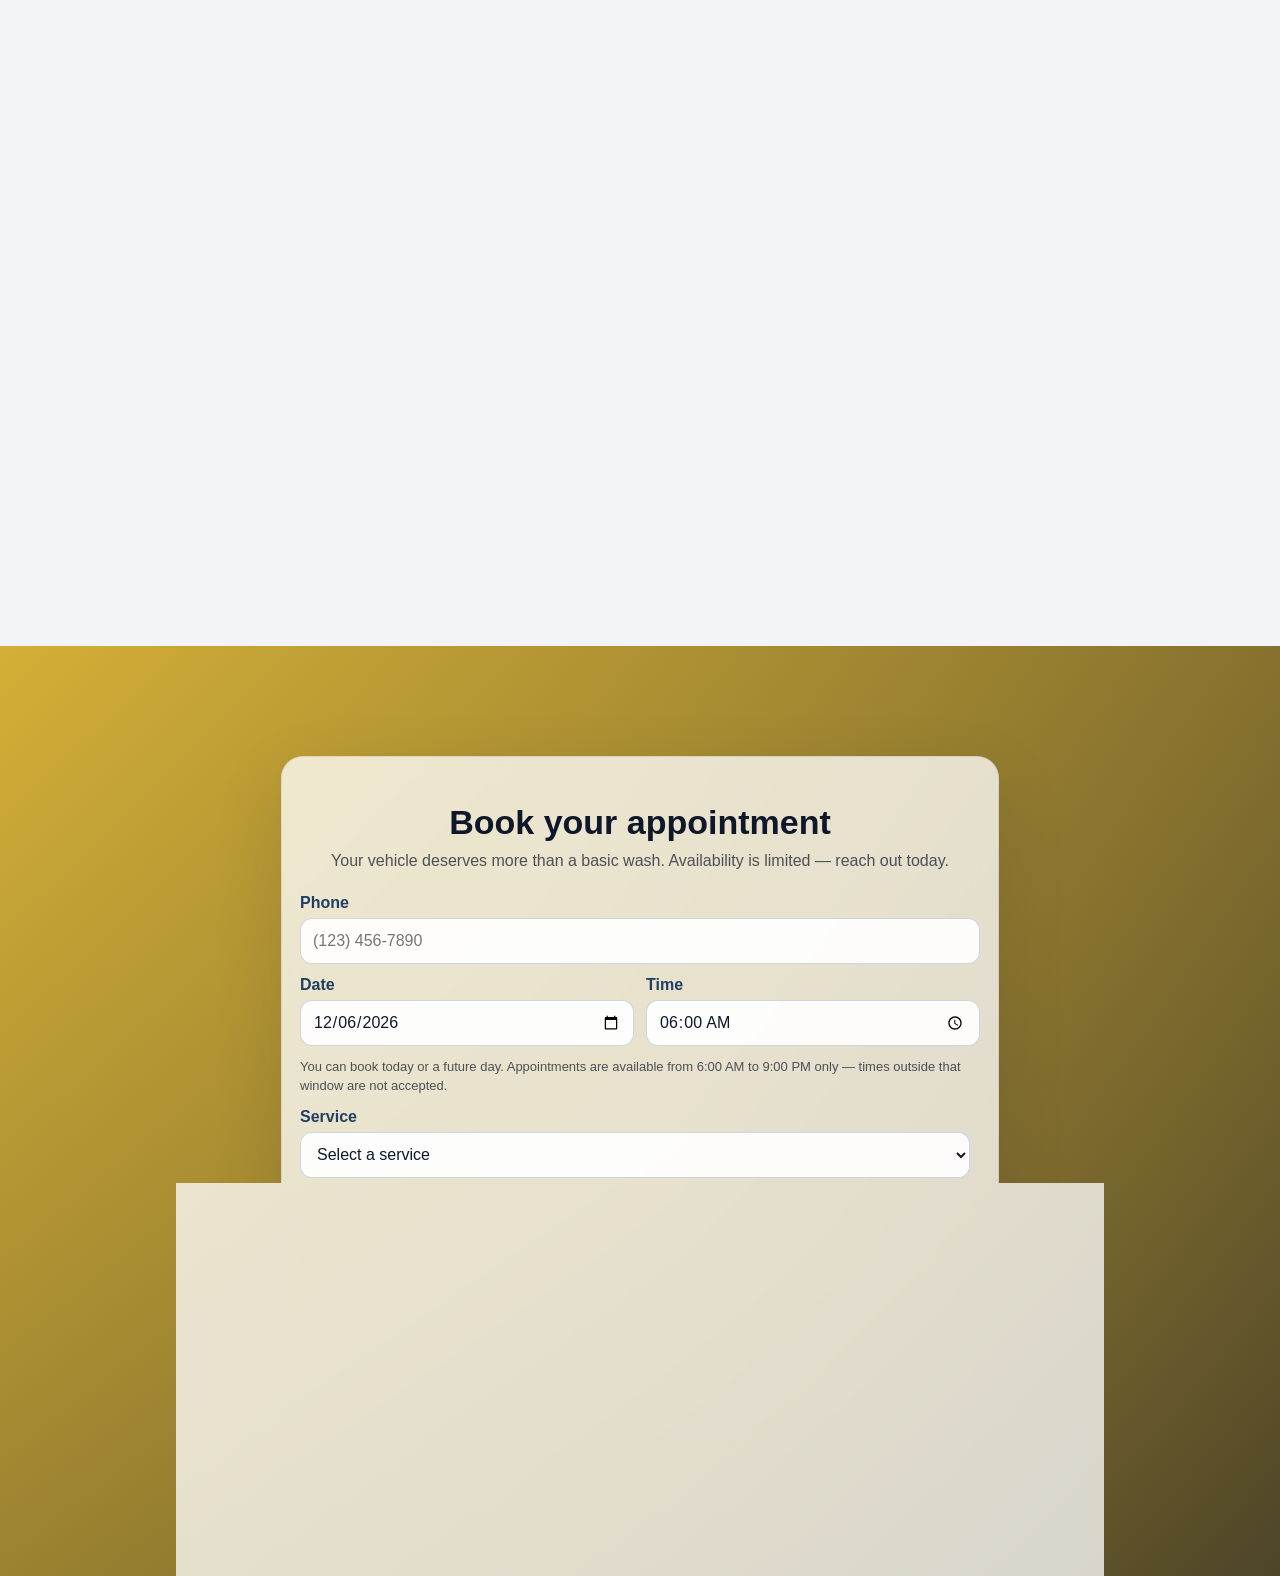
==== commit 235bfcda: "Update index.html" ====
--- a/index.html
+++ b/index.html
@@ -24,7 +24,7 @@
         <img class="brand-logo" src="./img/logo.png" alt="Car detailing Jacksonville Clean Zone">
       </a>
       <div class="nav-menu" id="siteMenu">
-        <a class="nav-link" href="#about">Aboutааааа</a>
+        <a class="nav-link" href="#about">About</a>
         <a class="nav-link" href="#prices">Services</a>
         <a class="nav-link" href="#works">Portfolio</a>
         <a class="nav-link" href="#contact">Book</a>
